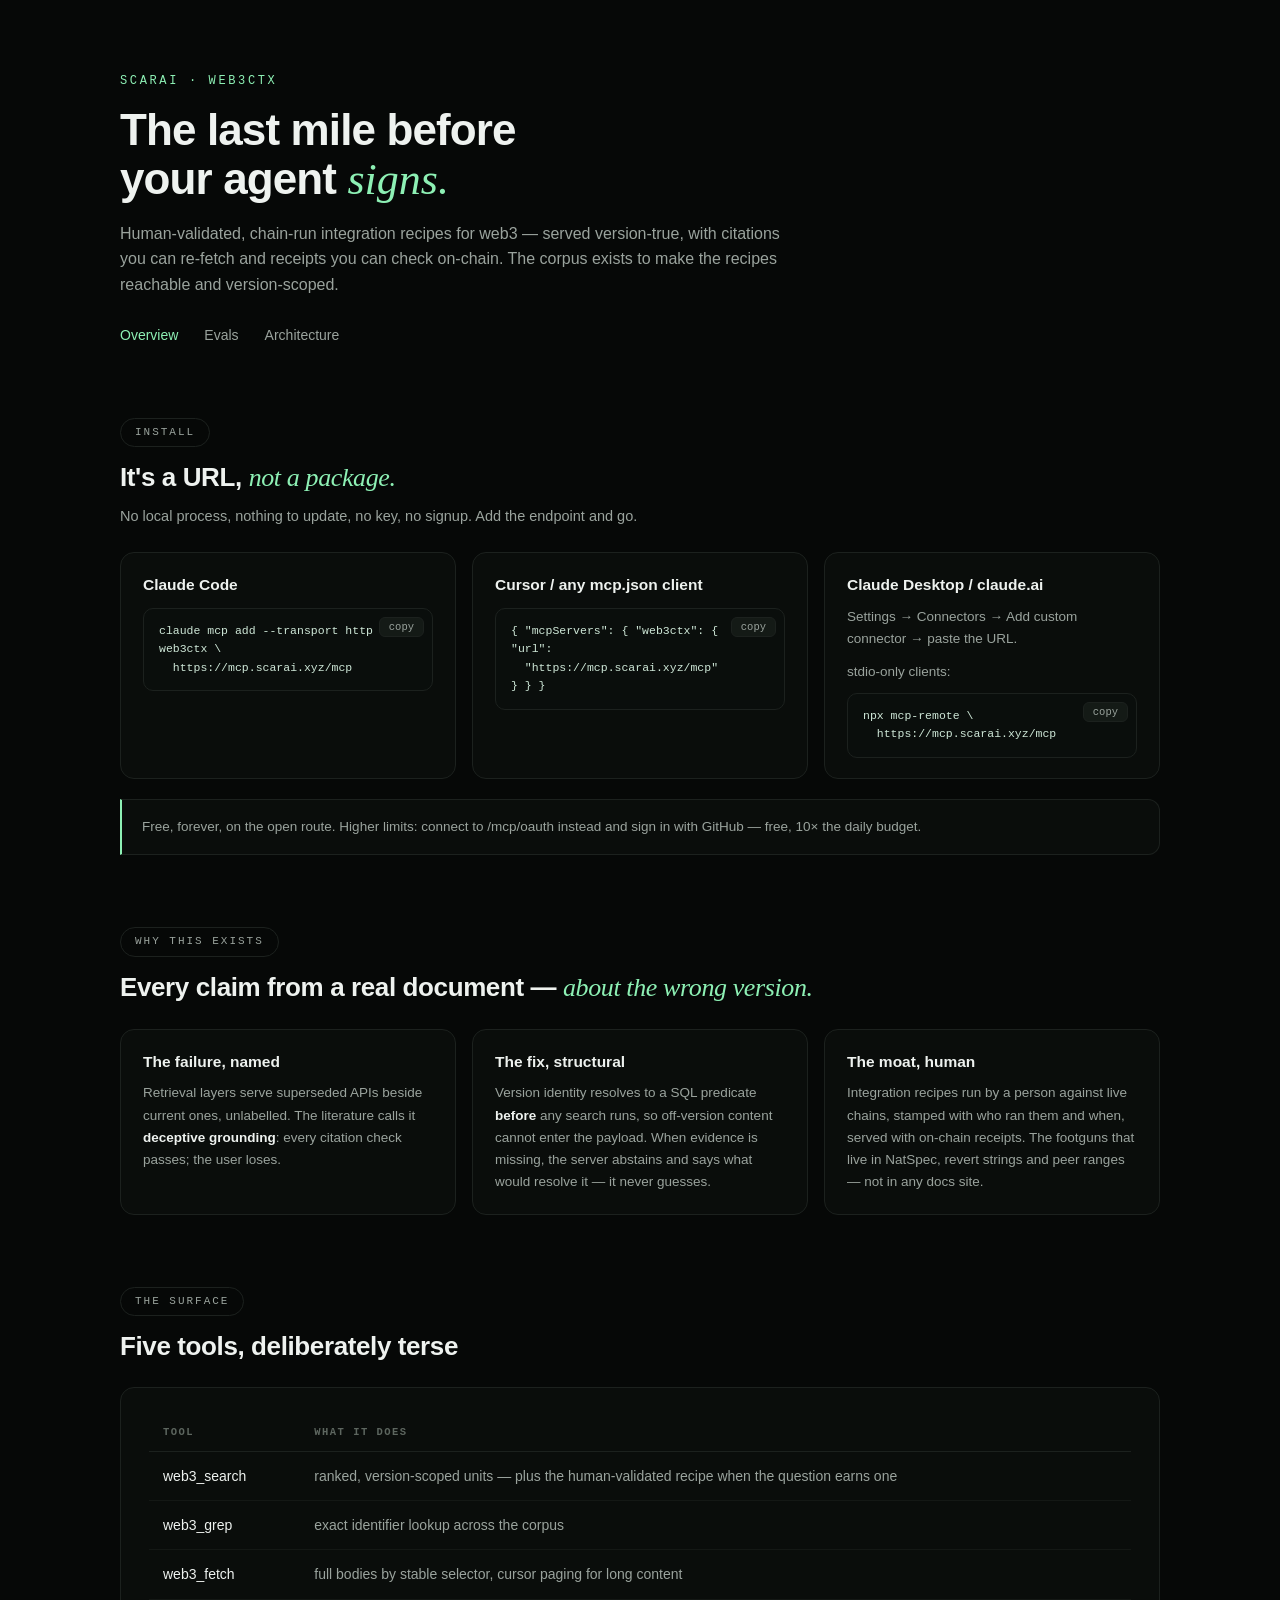
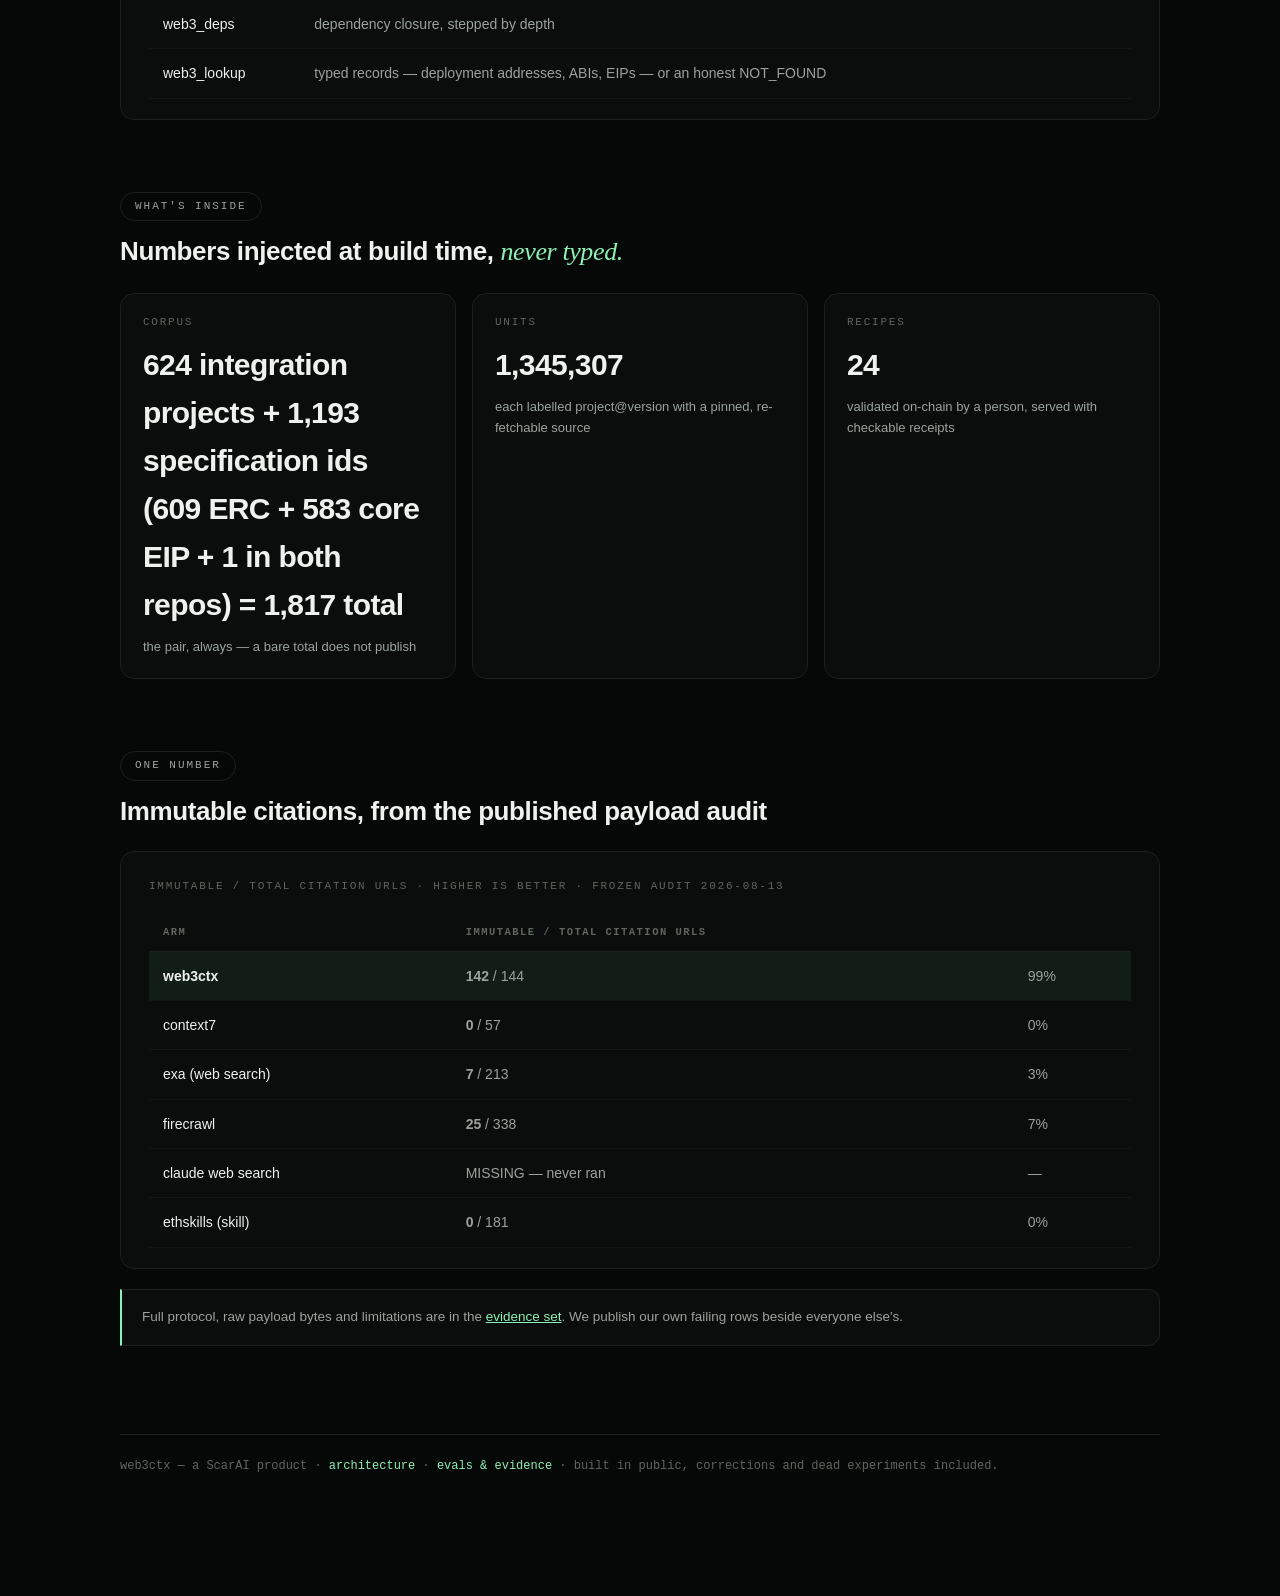
==== index.html @ a8bfbf8d "Corpus: 624 integration projects + 1,193 specification ids = 1,817 · 1,345,307 units" ====
<!doctype html>
<html lang="en">
<head>
<meta charset="utf-8">
<meta name="viewport" content="width=device-width, initial-scale=1">
<title>web3ctx — version-true context for web3 coding agents</title>
<link rel="stylesheet" href="style.css">
<script src="site.js" defer></script>
</head>
<body>
<div class="wrap">

<header>
  <div class="kick">ScarAI · web3ctx</div>
  <h1>The last mile before<br>your agent <em>signs.</em></h1>
  <p class="lede">Human-validated, chain-run integration recipes for web3 — served
  version-true, with citations you can re-fetch and receipts you can check on-chain.
  The corpus exists to make the recipes reachable and version-scoped.</p>
  <nav class="site">
    <a class="on" href="index.html">Overview</a>
    <a href="evals.html">Evals</a>
    <a href="architecture.html">Architecture</a>
  </nav>
</header>

<section class="blk">
  <div class="chip">Install</div>
  <h2>It's a URL, <em>not a package.</em></h2>
  <p class="sub">No local process, nothing to update, no key, no signup. Add the endpoint and go.</p>
  <div class="cards c3">
    <div class="card">
      <h3>Claude Code</h3>
      <pre class="install">claude mcp add --transport http web3ctx \
  https://mcp.scarai.xyz/mcp</pre>
    </div>
    <div class="card">
      <h3>Cursor / any mcp.json client</h3>
      <pre class="install">{ "mcpServers": { "web3ctx": { "url":
  "https://mcp.scarai.xyz/mcp" } } }</pre>
    </div>
    <div class="card">
      <h3>Claude Desktop / claude.ai</h3>
      <p>Settings → Connectors → Add custom connector → paste the URL.</p>
      <p style="margin-top:10px">stdio-only clients:</p>
      <pre class="install">npx mcp-remote \
  https://mcp.scarai.xyz/mcp</pre>
    </div>
  </div>
  <div class="notebox">Free, forever, on the open route. Higher limits: connect to
  <span class="k">/mcp/oauth</span> instead and sign in with GitHub — free, 10× the daily budget.</div>
</section>

<section class="blk">
  <div class="chip">Why this exists</div>
  <h2>Every claim from a real document — <em>about the wrong version.</em></h2>
  <div class="cards c3">
    <div class="card">
      <h3>The failure, named</h3>
      <p>Retrieval layers serve superseded APIs beside current ones, unlabelled. The
      literature calls it <b>deceptive grounding</b>: every citation check passes;
      the user loses.</p>
    </div>
    <div class="card">
      <h3>The fix, structural</h3>
      <p>Version identity resolves to a SQL predicate <b>before</b> any search runs, so
      off-version content cannot enter the payload. When evidence is missing, the server
      abstains and says what would resolve it — it never guesses.</p>
    </div>
    <div class="card">
      <h3>The moat, human</h3>
      <p>Integration recipes run by a person against live chains, stamped with who ran
      them and when, served with on-chain receipts. The footguns that live in NatSpec,
      revert strings and peer ranges — not in any docs site.</p>
    </div>
  </div>
</section>

<section class="blk">
  <div class="chip">The surface</div>
  <h2>Five tools, deliberately terse</h2>
  <div class="figure">
    <div class="scroll"><table class="data">
      <tr><th>tool</th><th>what it does</th></tr>
      <tr><td>web3_search</td><td>ranked, version-scoped units — plus the human-validated recipe when the question earns one</td></tr>
      <tr><td>web3_grep</td><td>exact identifier lookup across the corpus</td></tr>
      <tr><td>web3_fetch</td><td>full bodies by stable selector, cursor paging for long content</td></tr>
      <tr><td>web3_deps</td><td>dependency closure, stepped by depth</td></tr>
      <tr><td>web3_lookup</td><td>typed records — deployment addresses, ABIs, EIPs — or an honest NOT_FOUND</td></tr>
    </table></div>
  </div>
</section>

<section class="blk">
  <div class="chip">What's inside</div>
  <h2>Numbers injected at build time, <em>never typed.</em></h2>
  <div class="cards c3" id="corpus-stats">
    <div class="card scard"><div class="n">Corpus</div><div class="v">624 integration projects + 1,193 specification ids (609 ERC + 583 core EIP + 1 in both repos) = 1,817 total</div><div class="w">the pair, always — a bare total does not publish</div></div>
    <div class="card scard"><div class="n">Units</div><div class="v">1,345,307</div><div class="w">each labelled project@version with a pinned, re-fetchable source</div></div>
    <div class="card scard"><div class="n">Recipes</div><div class="v">24</div><div class="w">validated on-chain by a person, served with checkable receipts</div></div>
  </div>
</section>

<section class="blk">
  <div class="chip">One number</div>
  <h2>Immutable citations, from the published payload audit</h2>
  <div class="figure">
    <div class="fighead">immutable / total citation URLs · higher is better · frozen audit 2026-08-13</div>
    <div id="l1-table"><table class="data">
    <tr><th>arm</th><th>immutable / total citation URLs</th><th></th></tr>
    <tr class="us"><td>web3ctx</td><td class="n"><b>142</b> / 144</td><td class="n">99%</td></tr>
    <tr><td>context7</td><td class="n"><b>0</b> / 57</td><td class="n">0%</td></tr>
    <tr><td>exa (web search)</td><td class="n"><b>7</b> / 213</td><td class="n">3%</td></tr>
    <tr><td>firecrawl</td><td class="n"><b>25</b> / 338</td><td class="n">7%</td></tr>
    <tr class="missing"><td>claude web search</td><td class="n">MISSING — never ran</td><td class="n">—</td></tr>
    <tr><td>ethskills (skill)</td><td class="n"><b>0</b> / 181</td><td class="n">0%</td></tr>
  </table></div>
  </div>
  <div class="notebox">Full protocol, raw payload bytes and limitations are in the
  <a href="evals.html" style="color:var(--mint)">evidence set</a>. We publish our own failing
  rows beside everyone else's.</div>
</section>

<footer class="site">
  web3ctx — a ScarAI product · <a href="architecture.html">architecture</a> ·
  <a href="evals.html">evals &amp; evidence</a> · built in public, corrections and dead
  experiments included.
</footer>

</div>
</body>
</html>
---- style.css ----
/* web3ctx public site — ScarAI brand system. Design layer only: no statistics live here. */
:root{--bg:#060807;--panel:#0a0d0b;--line:#1c211e;--line2:#141815;
 --ink:#eef2ef;--sub:#9aa39d;--faint:#5d665f;
 --mint:#8df0b4;--mintdim:#4a7a5c;--mintbg:rgba(141,240,180,.07);
 --blue:#7cc4f0;--purple:#b9a6f5;--orange:#f0b47c;--red:#f0937c;
 --sans:-apple-system,"Segoe UI",Inter,Roboto,Helvetica,sans-serif;
 --serif:Georgia,"Times New Roman",serif;
 --mono:"SF Mono",ui-monospace,Menlo,Consolas,monospace}
*{box-sizing:border-box;margin:0}
html{overflow-x:hidden}
body{background:var(--bg);color:var(--ink);font-family:var(--sans);line-height:1.6;
 padding:72px 24px 120px;font-size:15px;overflow-x:hidden}
.wrap{max-width:1040px;margin:0 auto}

/* ---------- header ---------- */
.kick{font-family:var(--mono);font-size:12px;letter-spacing:.22em;color:var(--mint);text-transform:uppercase}
h1{font-size:44px;font-weight:700;letter-spacing:-.02em;margin-top:14px;line-height:1.12}
h1 em{font-family:var(--serif);font-style:italic;font-weight:400;color:var(--mint);letter-spacing:0}
.lede{color:var(--sub);margin-top:16px;max-width:680px;font-size:16px}
nav.site{margin-top:26px;display:flex;gap:26px;font-size:14px}
nav.site a{color:var(--sub);text-decoration:none}
nav.site a.on,nav.site a:hover{color:var(--mint)}

/* ---------- sections ---------- */
section.blk{margin-top:72px}
.chip{display:inline-block;font-family:var(--mono);font-size:11px;letter-spacing:.18em;
 text-transform:uppercase;color:var(--sub);border:1px solid var(--line);border-radius:999px;
 padding:5px 14px;margin-bottom:14px}
h2{font-size:26px;font-weight:680;letter-spacing:-.015em;line-height:1.25}
h2 em{font-family:var(--serif);font-style:italic;font-weight:400;color:var(--mint)}
.sub{color:var(--sub);margin-top:10px;max-width:700px;font-size:14.5px}

/* ---------- figures / panels ---------- */
.figure{border:1px solid var(--line);border-radius:14px;background:var(--panel);
 padding:26px 28px 20px;margin-top:24px}
.fighead{font-family:var(--mono);font-size:11px;letter-spacing:.16em;text-transform:uppercase;
 color:var(--faint);margin-bottom:18px}
.footnote{font-family:var(--mono);font-size:12px;color:var(--faint);line-height:1.8;
 margin-top:16px;border-top:1px solid var(--line2);padding-top:14px;overflow-wrap:break-word}
.footnote b{color:var(--sub);font-weight:600}

/* ---------- bar rows ---------- */
.brow{display:grid;grid-template-columns:190px 1fr 120px;gap:16px;align-items:center;
 margin-bottom:11px;font-size:13.5px}
@media(max-width:760px){.brow{grid-template-columns:118px 1fr 104px}}
.brow .n{color:var(--sub)}
.brow.us .n{color:var(--ink);font-weight:600}
.brow .t{background:#151a17;border-radius:3px;height:10px;overflow:hidden}
.brow .f{height:100%;background:#39423c;border-radius:3px}
.brow.us .f{background:var(--mint)}
.brow .v{font-family:var(--mono);font-size:12.5px;color:var(--sub);text-align:right}
.brow.us .v{color:var(--mint)}

/* ---------- tables ---------- */
table.data{width:100%;border-collapse:collapse;font-size:14px}
table.data th{font-family:var(--mono);font-size:10.5px;letter-spacing:.14em;text-transform:uppercase;
 color:var(--faint);font-weight:600;text-align:left;padding:10px 14px;border-bottom:1px solid var(--line)}
table.data th.r,table.data td.r{text-align:right}
table.data td{padding:13px 14px;border-bottom:1px solid var(--line2);color:var(--sub);overflow-wrap:break-word}
table.data td:first-child{color:var(--ink)}
table.data td.r{font-family:var(--mono);font-size:13px;font-variant-numeric:tabular-nums}
table.data tr.us td{background:var(--mintbg)}
table.data tr.us td:first-child{font-weight:650}
table.data tr.us td.r{color:var(--mint)}
.dot{display:inline-block;width:7px;height:7px;border-radius:50%;background:var(--mint);
 margin-right:9px;vertical-align:1px;box-shadow:0 0 8px rgba(141,240,180,.6)}
.ours{font-family:var(--mono);font-size:10px;letter-spacing:.12em;color:var(--mint);
 border:1px solid var(--mintdim);border-radius:999px;padding:2px 9px;margin-left:10px;vertical-align:1.5px}
.mini{display:inline-block;width:84px;height:5px;background:#151a17;border-radius:3px;
 margin-right:12px;vertical-align:2.5px;overflow:hidden}
.mini i{display:block;height:100%;background:#39423c;border-radius:3px}
tr.us .mini i{background:var(--mint)}
.good{color:var(--mint);font-weight:600}
.dim{color:var(--faint)}
.scroll{overflow-x:auto}

/* ---------- cards ---------- */
.cards{display:grid;gap:16px;margin-top:24px}
.cards.c3{grid-template-columns:repeat(3,minmax(0,1fr))}
.cards.c4{grid-template-columns:repeat(4,minmax(0,1fr))}
.cards.c5{grid-template-columns:repeat(5,minmax(0,1fr))}
@media(max-width:900px){.cards.c3,.cards.c4,.cards.c5{grid-template-columns:repeat(2,minmax(0,1fr))}}
@media(max-width:600px){.cards.c3,.cards.c4,.cards.c5{grid-template-columns:minmax(0,1fr)}}
.cards>*{min-width:0}
.card{border:1px solid var(--line);border-radius:14px;background:var(--panel);padding:20px 22px}
.card h3{font-size:15.5px;font-weight:650;margin-bottom:8px;color:var(--ink)}
.card p{font-size:13.5px;color:var(--sub);line-height:1.65;overflow-wrap:break-word}
.card p b{color:var(--ink);font-weight:600}
.card .k{font-family:var(--mono);background:#151a17;border-radius:4px;padding:1px 6px;font-size:12px;color:var(--mint)}
.card.absent{border-style:dashed;opacity:.7}
.card.absent h3{color:var(--faint)}
.scard .n{font-family:var(--mono);font-size:11px;letter-spacing:.16em;text-transform:uppercase;color:var(--faint)}
.scard .v{font-size:30px;font-weight:700;letter-spacing:-.02em;margin-top:10px}
.scard .v em{font-family:var(--serif);font-style:italic;font-weight:400;color:var(--mint);font-size:26px}
.scard .w{font-size:13px;color:var(--sub);margin-top:8px;line-height:1.6}

/* ---------- flow diagram (the SCAR stage-box language) ---------- */
.diagram{border:1px solid var(--line);border-radius:14px;background:var(--panel);
 padding:34px 30px 24px;margin-top:24px}
.stages{display:grid;grid-template-columns:minmax(0,1fr) 30px minmax(0,1fr) 30px minmax(0,1fr) 30px minmax(0,1fr);
 gap:0;align-items:stretch}
.stages>*{min-width:0}
@media(max-width:900px){.stages{grid-template-columns:minmax(0,1fr)}
 .stages .arr{transform:rotate(90deg);padding:6px 0}}
.stage{border:1px dashed var(--mintdim);border-radius:12px;padding:16px 18px;background:rgba(141,240,180,.03)}
.stage.solid{border-style:solid;border-color:var(--line)}
.stage .no{font-family:var(--mono);font-size:11px;letter-spacing:.18em;color:var(--mint);
 text-transform:uppercase;margin-bottom:10px}
.stage h4{font-size:14.5px;font-weight:650;margin-bottom:6px}
.stage p{font-size:12.5px;color:var(--sub);line-height:1.6}
.stage p b{color:var(--ink)}
.arr{display:flex;align-items:center;justify-content:center;color:var(--mint);font-size:18px}
.diafoot{display:flex;justify-content:space-between;gap:14px;font-family:var(--mono);
 font-size:11px;letter-spacing:.12em;text-transform:uppercase;color:var(--faint);
 border-top:1px dashed var(--line);margin-top:26px;padding-top:14px;flex-wrap:wrap}
.diafoot b{color:var(--mint);font-weight:600}

/* ---------- install code blocks + copy ---------- */
pre.install{background:#0a0e0c;border:1px solid var(--line);border-radius:10px;
 padding:13px 58px 13px 15px;font-family:var(--mono);font-size:11.5px;color:#cfe8d8;
 margin-top:10px;white-space:pre-wrap;overflow-wrap:anywhere;position:relative}
.copy-btn{position:absolute;top:8px;right:8px;font-family:var(--mono);
 font-size:10.5px;color:var(--sub);background:#141a16;border:1px solid var(--line);
 border-radius:6px;padding:3px 9px;cursor:pointer}
.copy-btn:hover{color:var(--ink);border-color:var(--mint)}
.copy-btn.done{color:var(--mint);border-color:var(--mint)}

/* ---------- notes / footer ---------- */
.notebox{border:1px solid var(--line);border-left:2px solid var(--mint);border-radius:0 12px 12px 0;
 background:var(--panel);padding:16px 20px;font-size:13.5px;color:var(--sub);margin-top:20px;line-height:1.7}
.notebox b{color:var(--ink)}
footer.site{margin-top:88px;border-top:1px solid var(--line);padding-top:22px;
 font-family:var(--mono);font-size:12px;color:var(--faint)}
footer.site a{color:var(--mint);text-decoration:none}
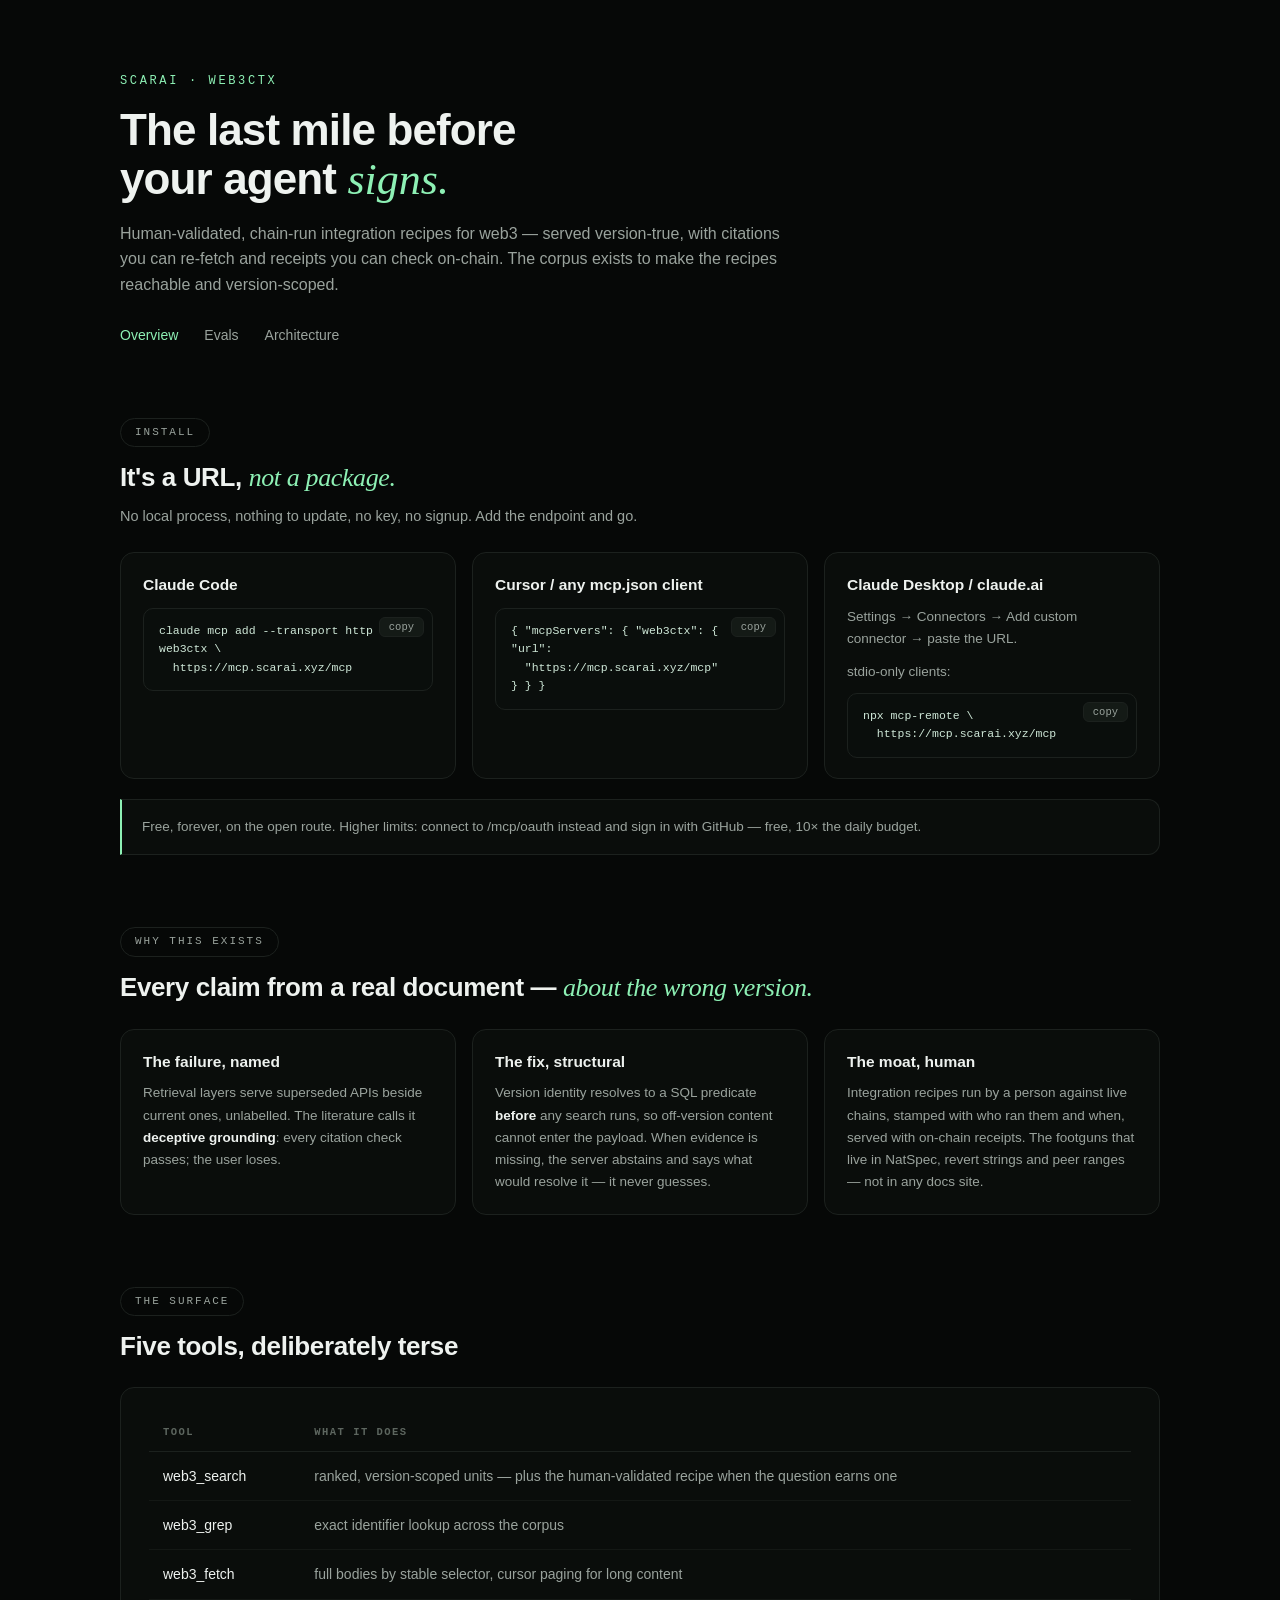
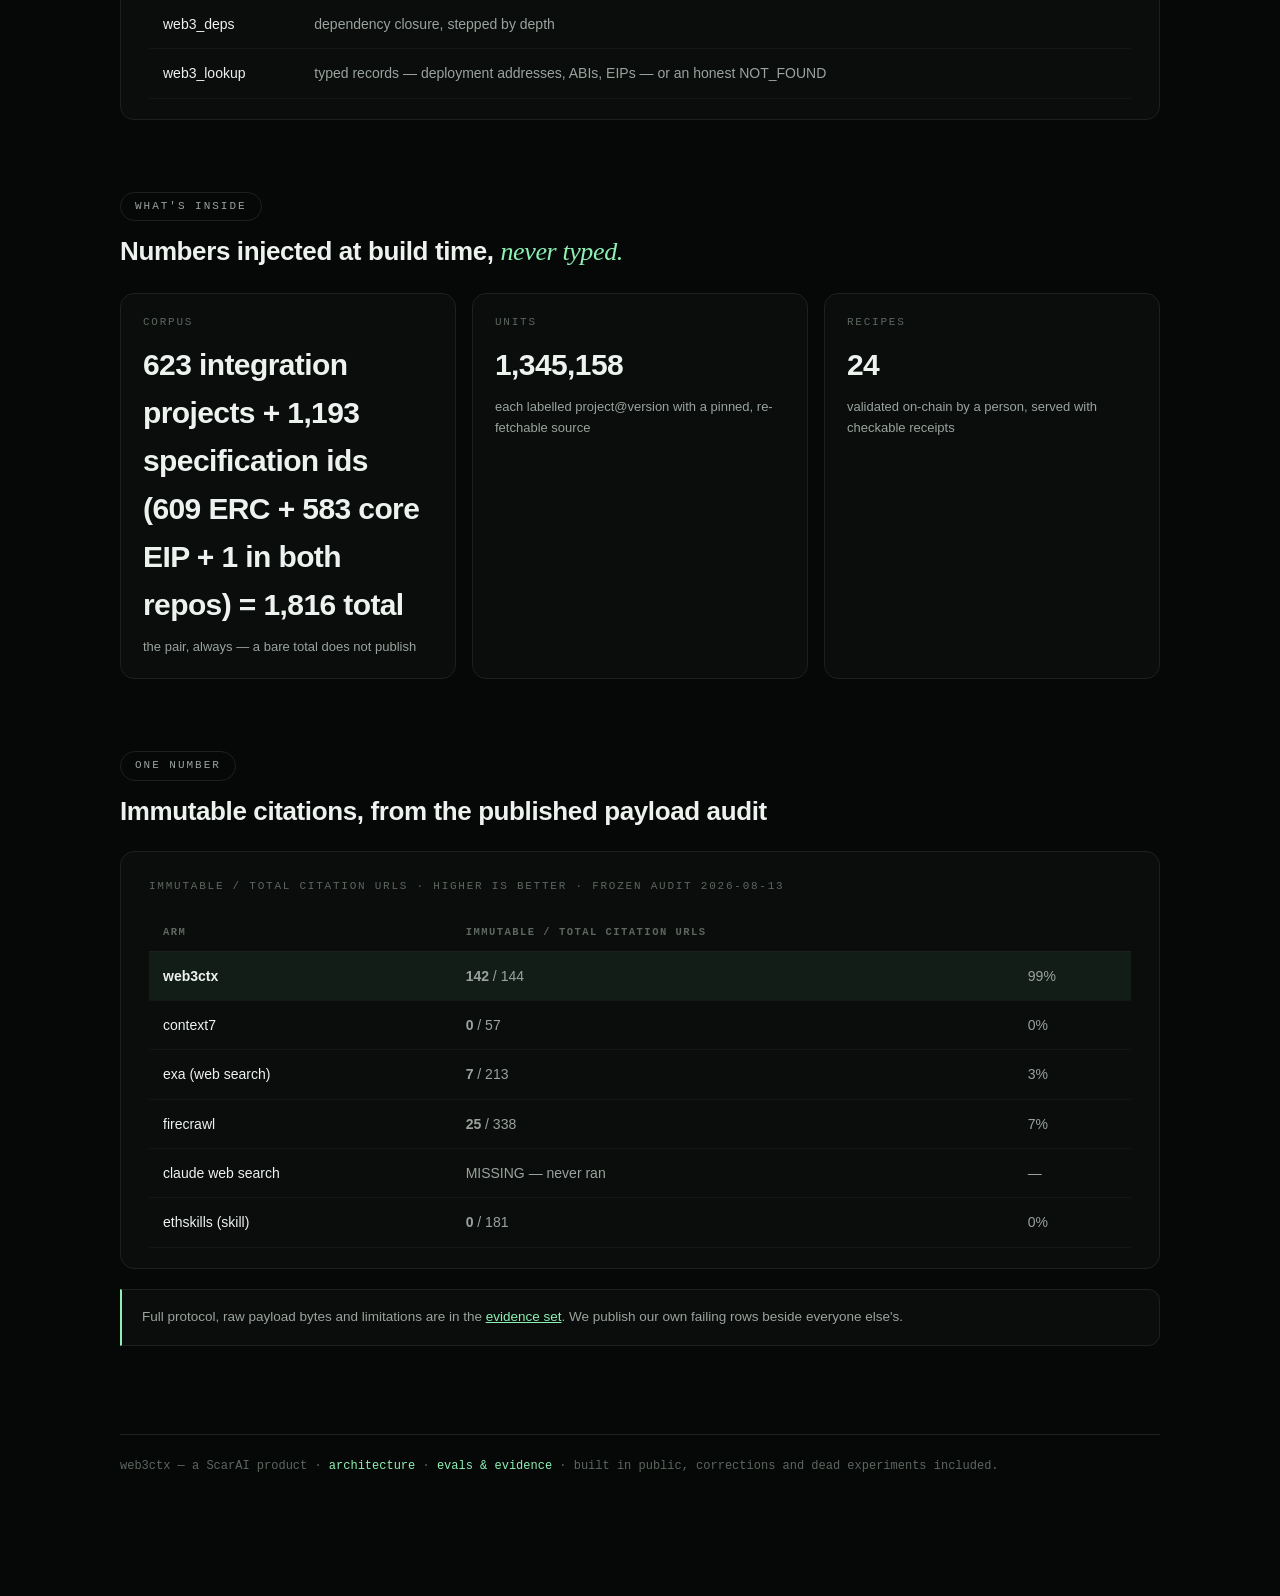
==== commit 01ccd2f2: "Corpus: 623 integration projects + 1,193 specification ids = 1,816 · 1,345,158 units" ====
--- a/index.html
+++ b/index.html
@@ -94,8 +94,8 @@
   <div class="chip">What's inside</div>
   <h2>Numbers injected at build time, <em>never typed.</em></h2>
   <div class="cards c3" id="corpus-stats">
-    <div class="card scard"><div class="n">Corpus</div><div class="v">624 integration projects + 1,193 specification ids (609 ERC + 583 core EIP + 1 in both repos) = 1,817 total</div><div class="w">the pair, always — a bare total does not publish</div></div>
-    <div class="card scard"><div class="n">Units</div><div class="v">1,345,307</div><div class="w">each labelled project@version with a pinned, re-fetchable source</div></div>
+    <div class="card scard"><div class="n">Corpus</div><div class="v">623 integration projects + 1,193 specification ids (609 ERC + 583 core EIP + 1 in both repos) = 1,816 total</div><div class="w">the pair, always — a bare total does not publish</div></div>
+    <div class="card scard"><div class="n">Units</div><div class="v">1,345,158</div><div class="w">each labelled project@version with a pinned, re-fetchable source</div></div>
     <div class="card scard"><div class="n">Recipes</div><div class="v">24</div><div class="w">validated on-chain by a person, served with checkable receipts</div></div>
   </div>
 </section>
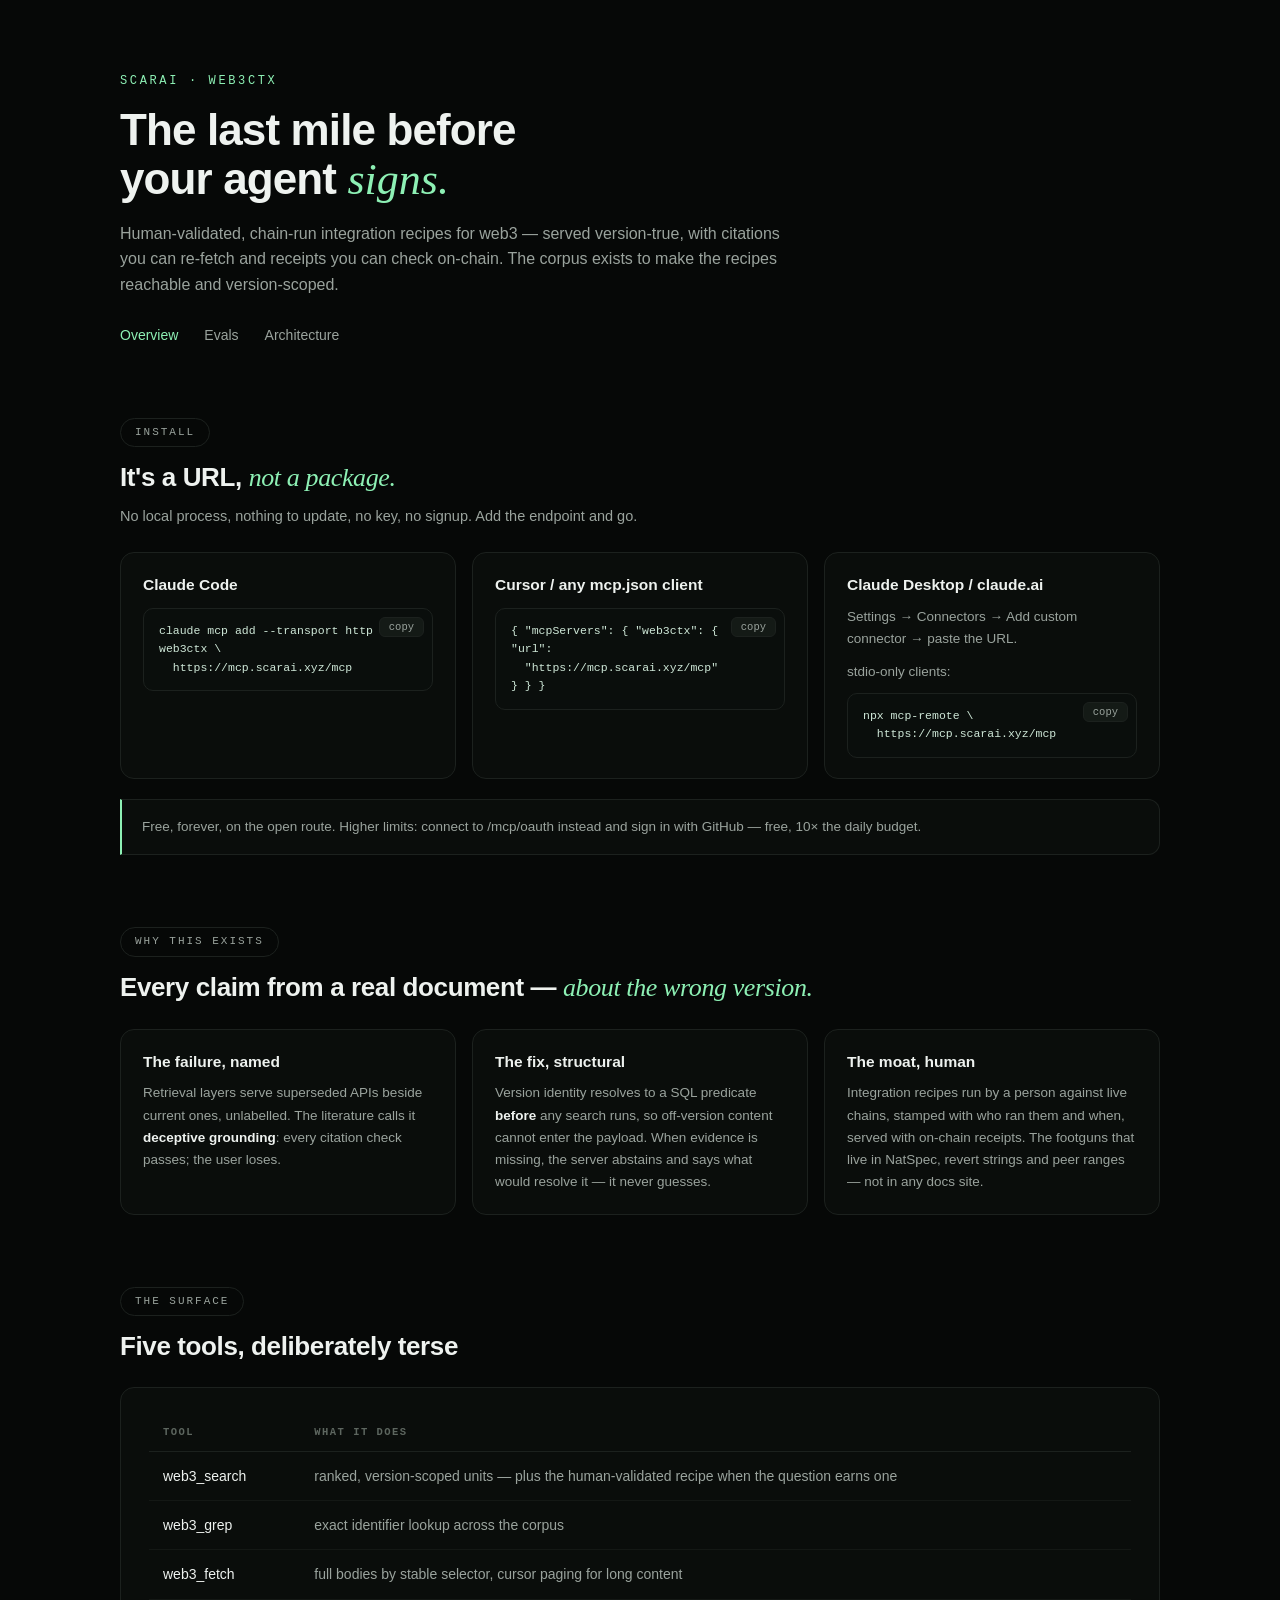
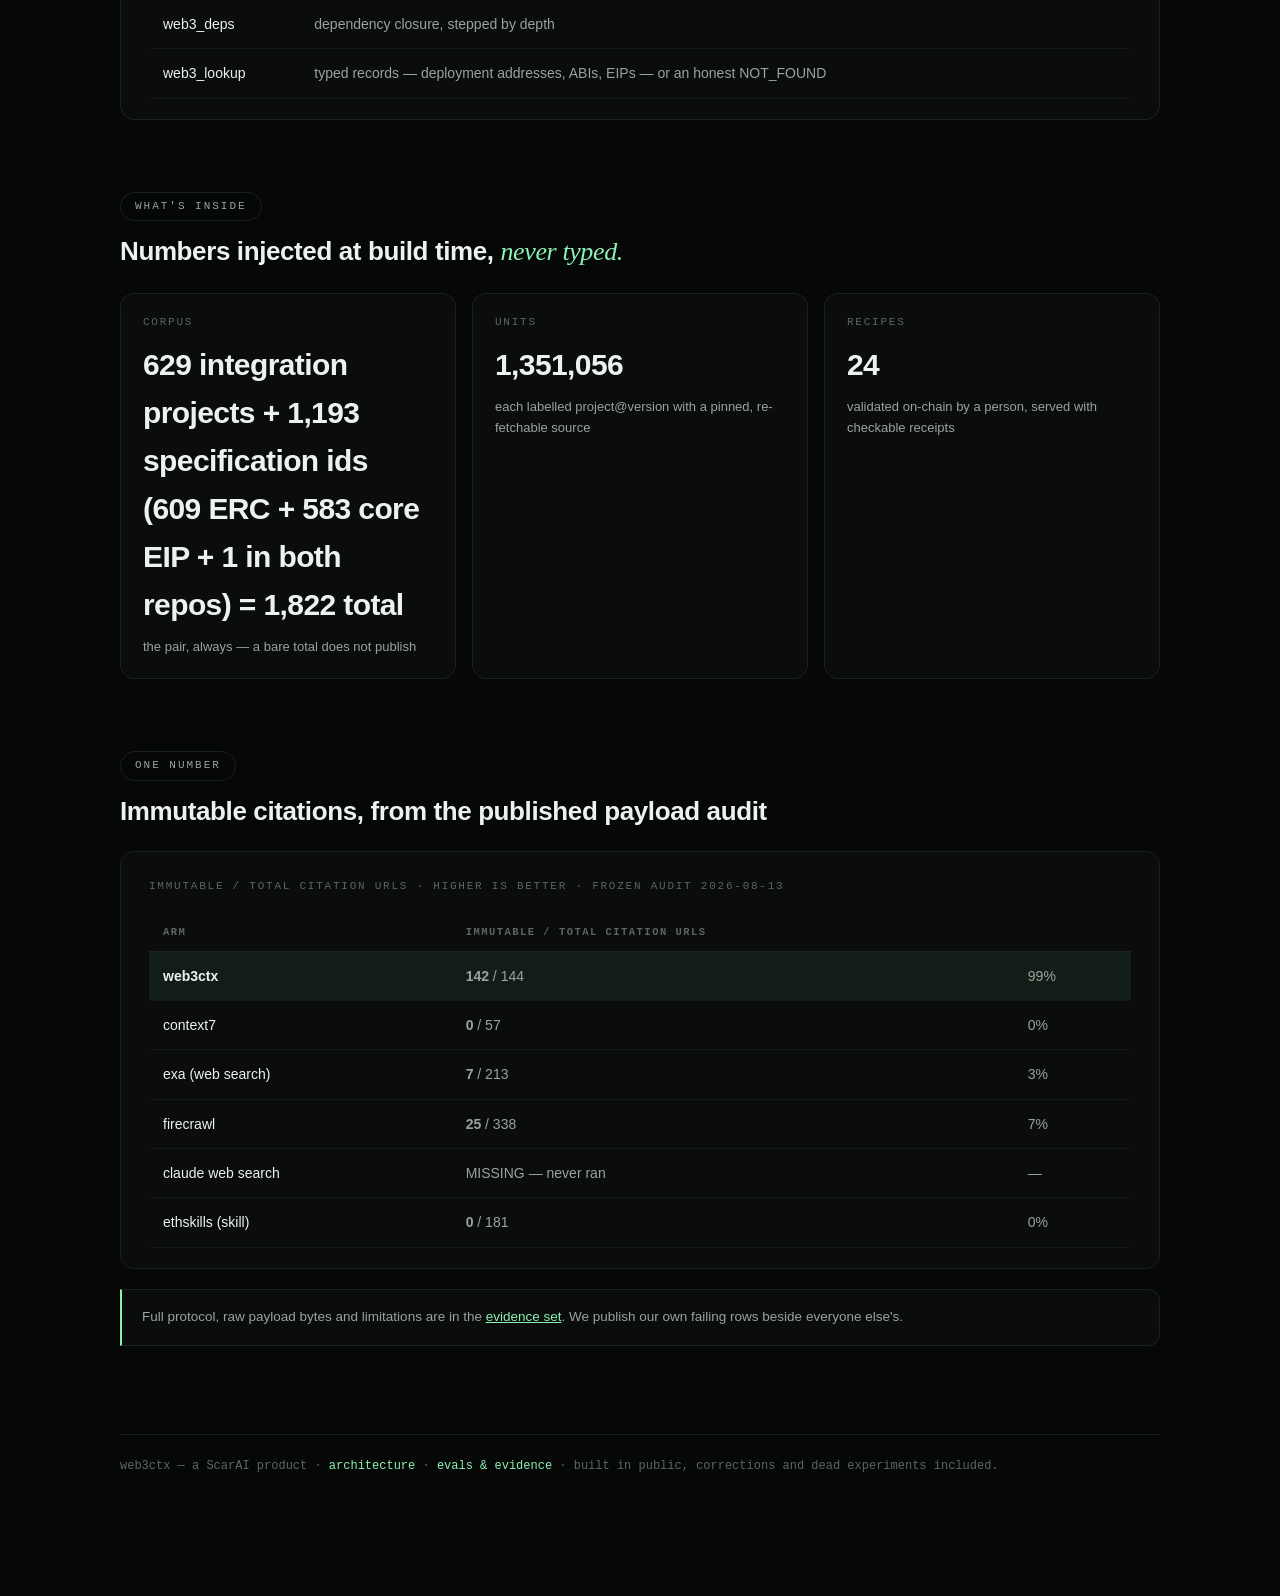
==== commit c613a091: "Corpus: 629 integration projects + 1,193 specification ids = 1,822 · 1,351,056 units" ====
--- a/index.html
+++ b/index.html
@@ -94,8 +94,8 @@
   <div class="chip">What's inside</div>
   <h2>Numbers injected at build time, <em>never typed.</em></h2>
   <div class="cards c3" id="corpus-stats">
-    <div class="card scard"><div class="n">Corpus</div><div class="v">623 integration projects + 1,193 specification ids (609 ERC + 583 core EIP + 1 in both repos) = 1,816 total</div><div class="w">the pair, always — a bare total does not publish</div></div>
-    <div class="card scard"><div class="n">Units</div><div class="v">1,345,158</div><div class="w">each labelled project@version with a pinned, re-fetchable source</div></div>
+    <div class="card scard"><div class="n">Corpus</div><div class="v">629 integration projects + 1,193 specification ids (609 ERC + 583 core EIP + 1 in both repos) = 1,822 total</div><div class="w">the pair, always — a bare total does not publish</div></div>
+    <div class="card scard"><div class="n">Units</div><div class="v">1,351,056</div><div class="w">each labelled project@version with a pinned, re-fetchable source</div></div>
     <div class="card scard"><div class="n">Recipes</div><div class="v">24</div><div class="w">validated on-chain by a person, served with checkable receipts</div></div>
   </div>
 </section>
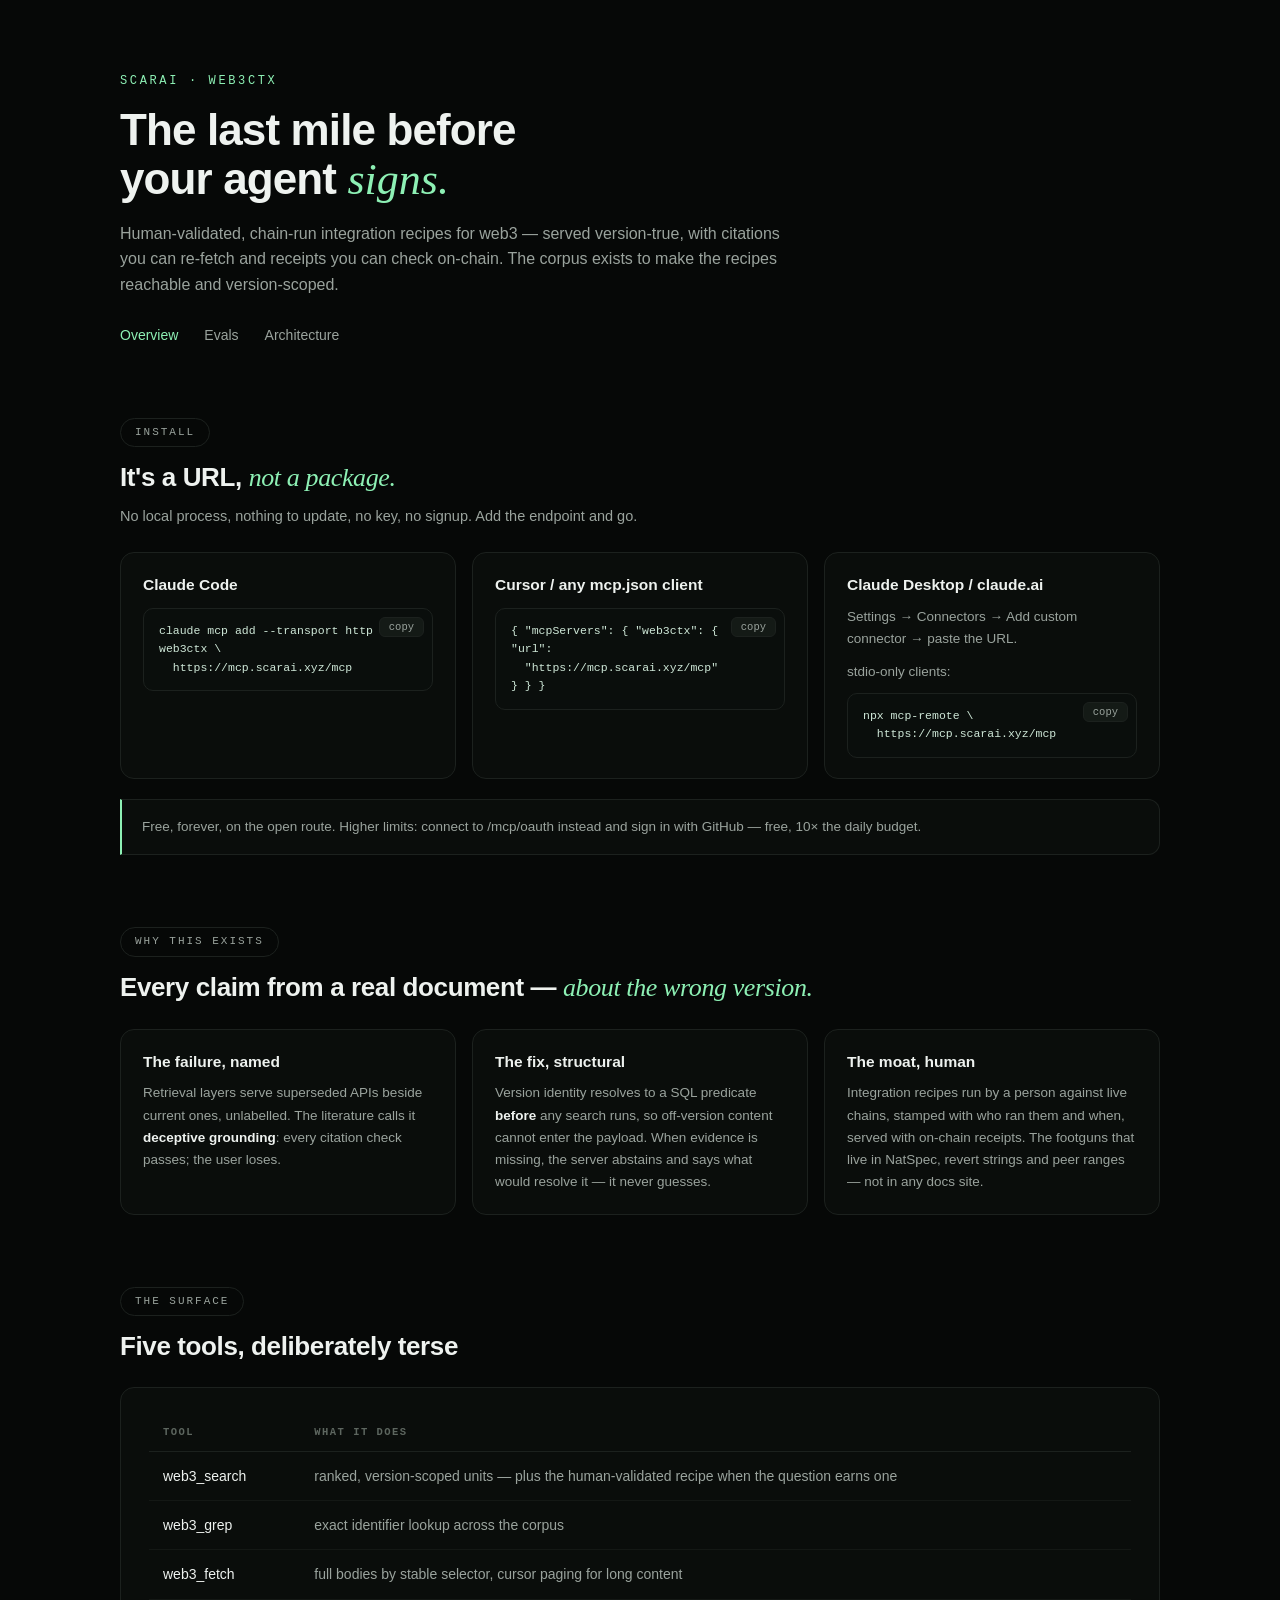
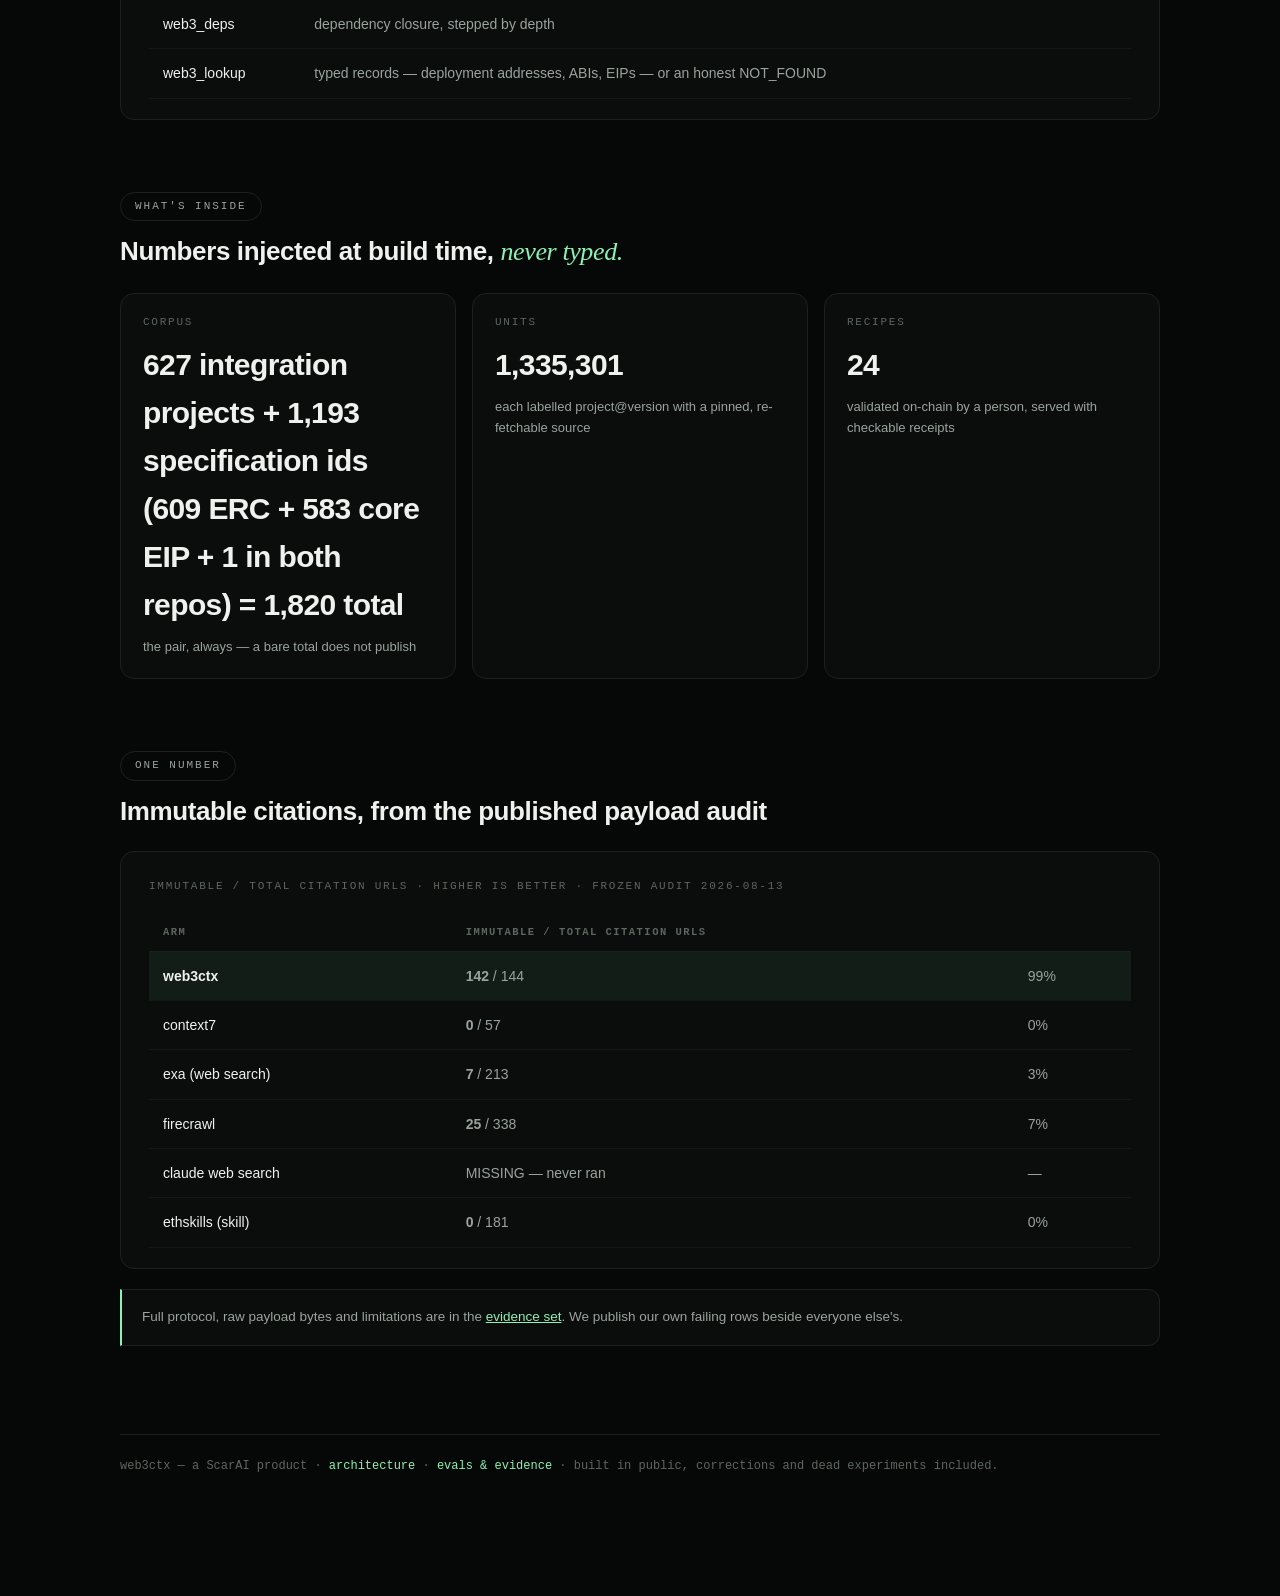
==== commit 0da047b3: "Corpus: 627 integration projects + 1,193 specification ids = 1,820 · 1,335,301 units" ====
--- a/index.html
+++ b/index.html
@@ -94,8 +94,8 @@
   <div class="chip">What's inside</div>
   <h2>Numbers injected at build time, <em>never typed.</em></h2>
   <div class="cards c3" id="corpus-stats">
-    <div class="card scard"><div class="n">Corpus</div><div class="v">629 integration projects + 1,193 specification ids (609 ERC + 583 core EIP + 1 in both repos) = 1,822 total</div><div class="w">the pair, always — a bare total does not publish</div></div>
-    <div class="card scard"><div class="n">Units</div><div class="v">1,351,056</div><div class="w">each labelled project@version with a pinned, re-fetchable source</div></div>
+    <div class="card scard"><div class="n">Corpus</div><div class="v">627 integration projects + 1,193 specification ids (609 ERC + 583 core EIP + 1 in both repos) = 1,820 total</div><div class="w">the pair, always — a bare total does not publish</div></div>
+    <div class="card scard"><div class="n">Units</div><div class="v">1,335,301</div><div class="w">each labelled project@version with a pinned, re-fetchable source</div></div>
     <div class="card scard"><div class="n">Recipes</div><div class="v">24</div><div class="w">validated on-chain by a person, served with checkable receipts</div></div>
   </div>
 </section>
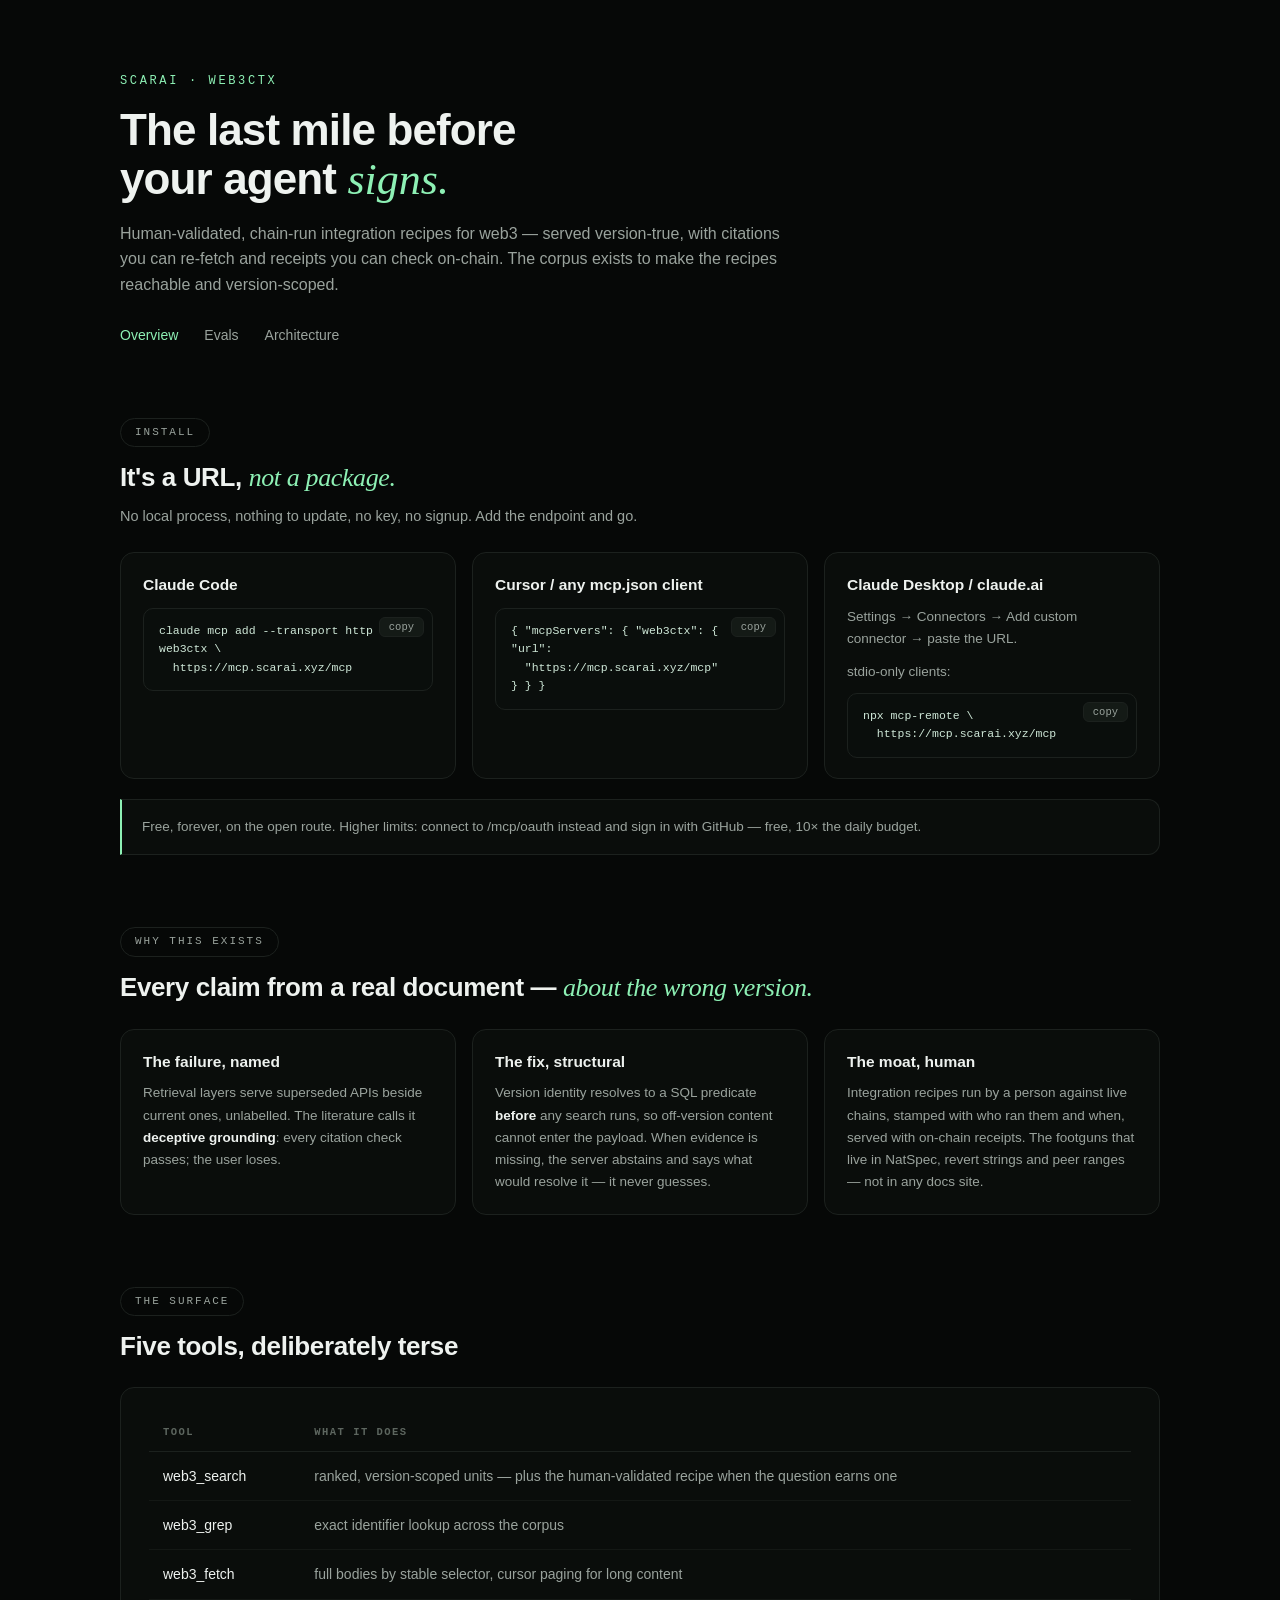
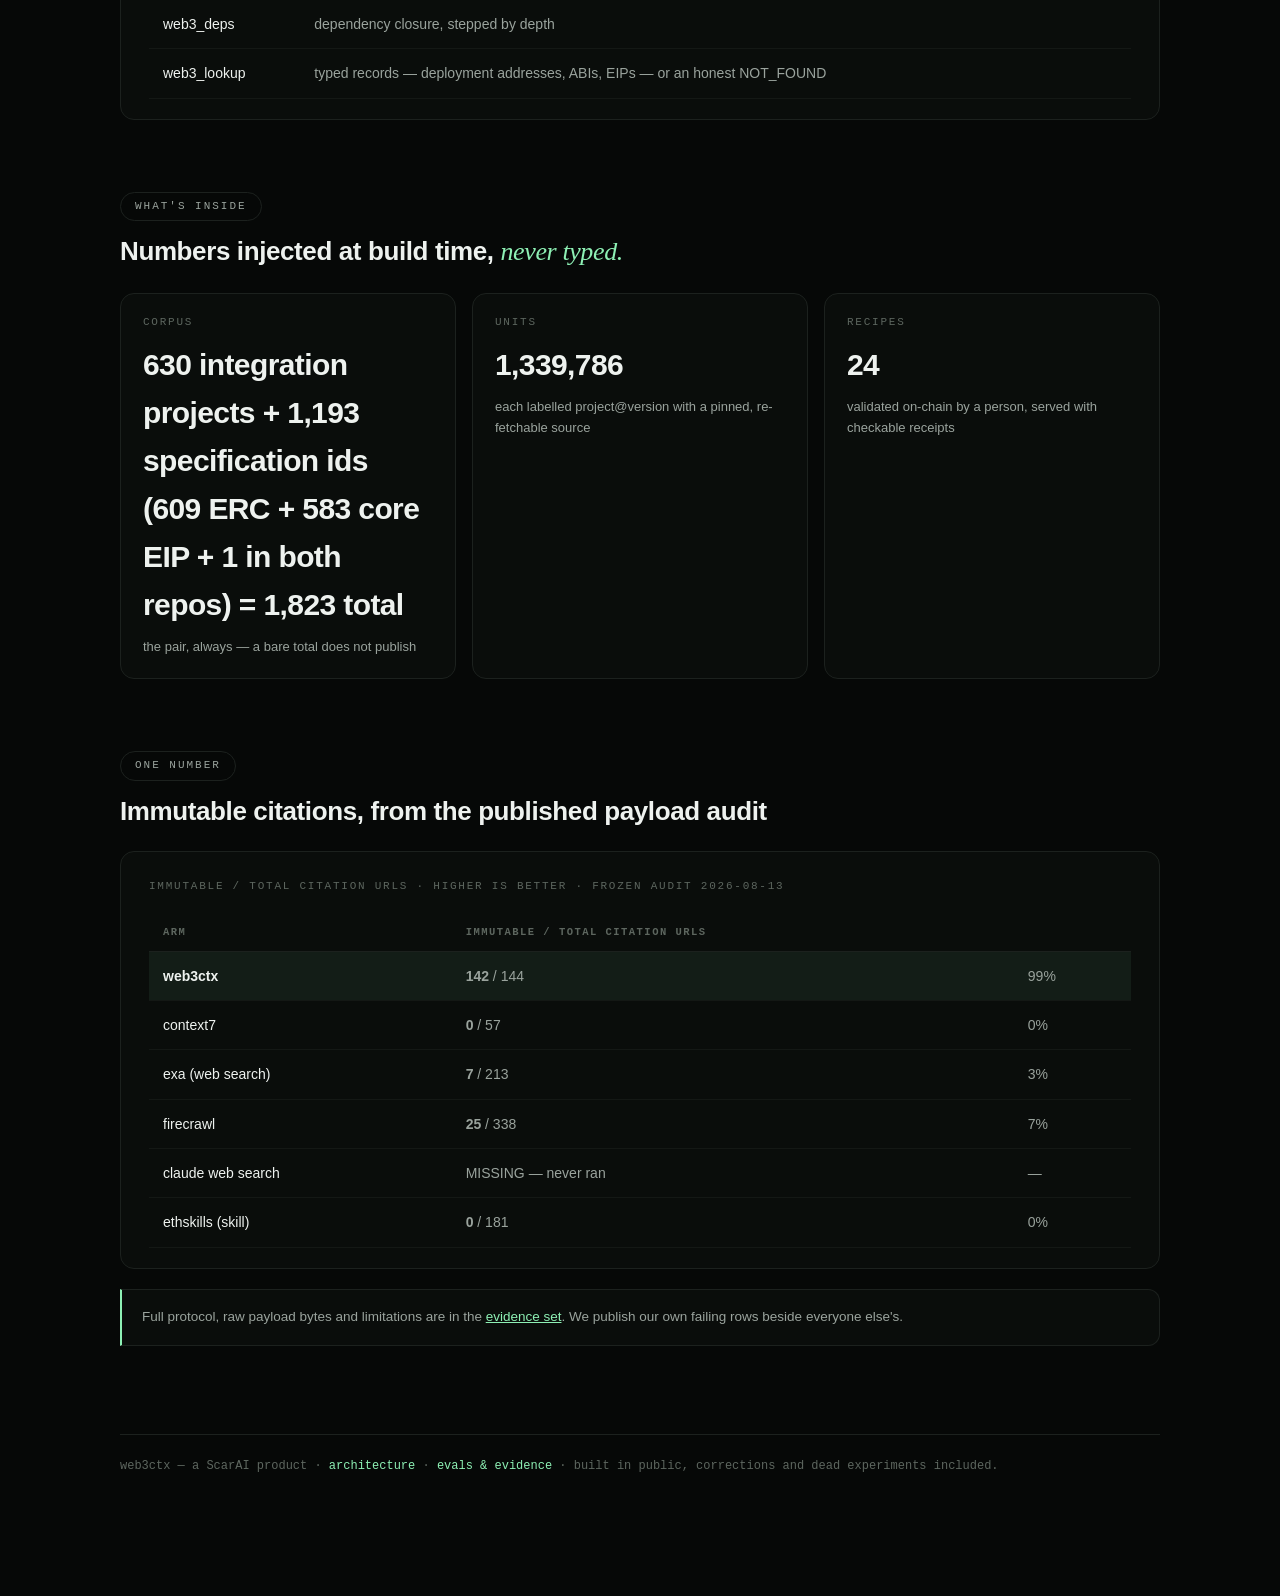
==== commit dc480c84: "Corpus: 630 integration projects + 1,193 specification ids = 1,823 · 1,339,786 units" ====
--- a/index.html
+++ b/index.html
@@ -94,8 +94,8 @@
   <div class="chip">What's inside</div>
   <h2>Numbers injected at build time, <em>never typed.</em></h2>
   <div class="cards c3" id="corpus-stats">
-    <div class="card scard"><div class="n">Corpus</div><div class="v">627 integration projects + 1,193 specification ids (609 ERC + 583 core EIP + 1 in both repos) = 1,820 total</div><div class="w">the pair, always — a bare total does not publish</div></div>
-    <div class="card scard"><div class="n">Units</div><div class="v">1,335,301</div><div class="w">each labelled project@version with a pinned, re-fetchable source</div></div>
+    <div class="card scard"><div class="n">Corpus</div><div class="v">630 integration projects + 1,193 specification ids (609 ERC + 583 core EIP + 1 in both repos) = 1,823 total</div><div class="w">the pair, always — a bare total does not publish</div></div>
+    <div class="card scard"><div class="n">Units</div><div class="v">1,339,786</div><div class="w">each labelled project@version with a pinned, re-fetchable source</div></div>
     <div class="card scard"><div class="n">Recipes</div><div class="v">24</div><div class="w">validated on-chain by a person, served with checkable receipts</div></div>
   </div>
 </section>
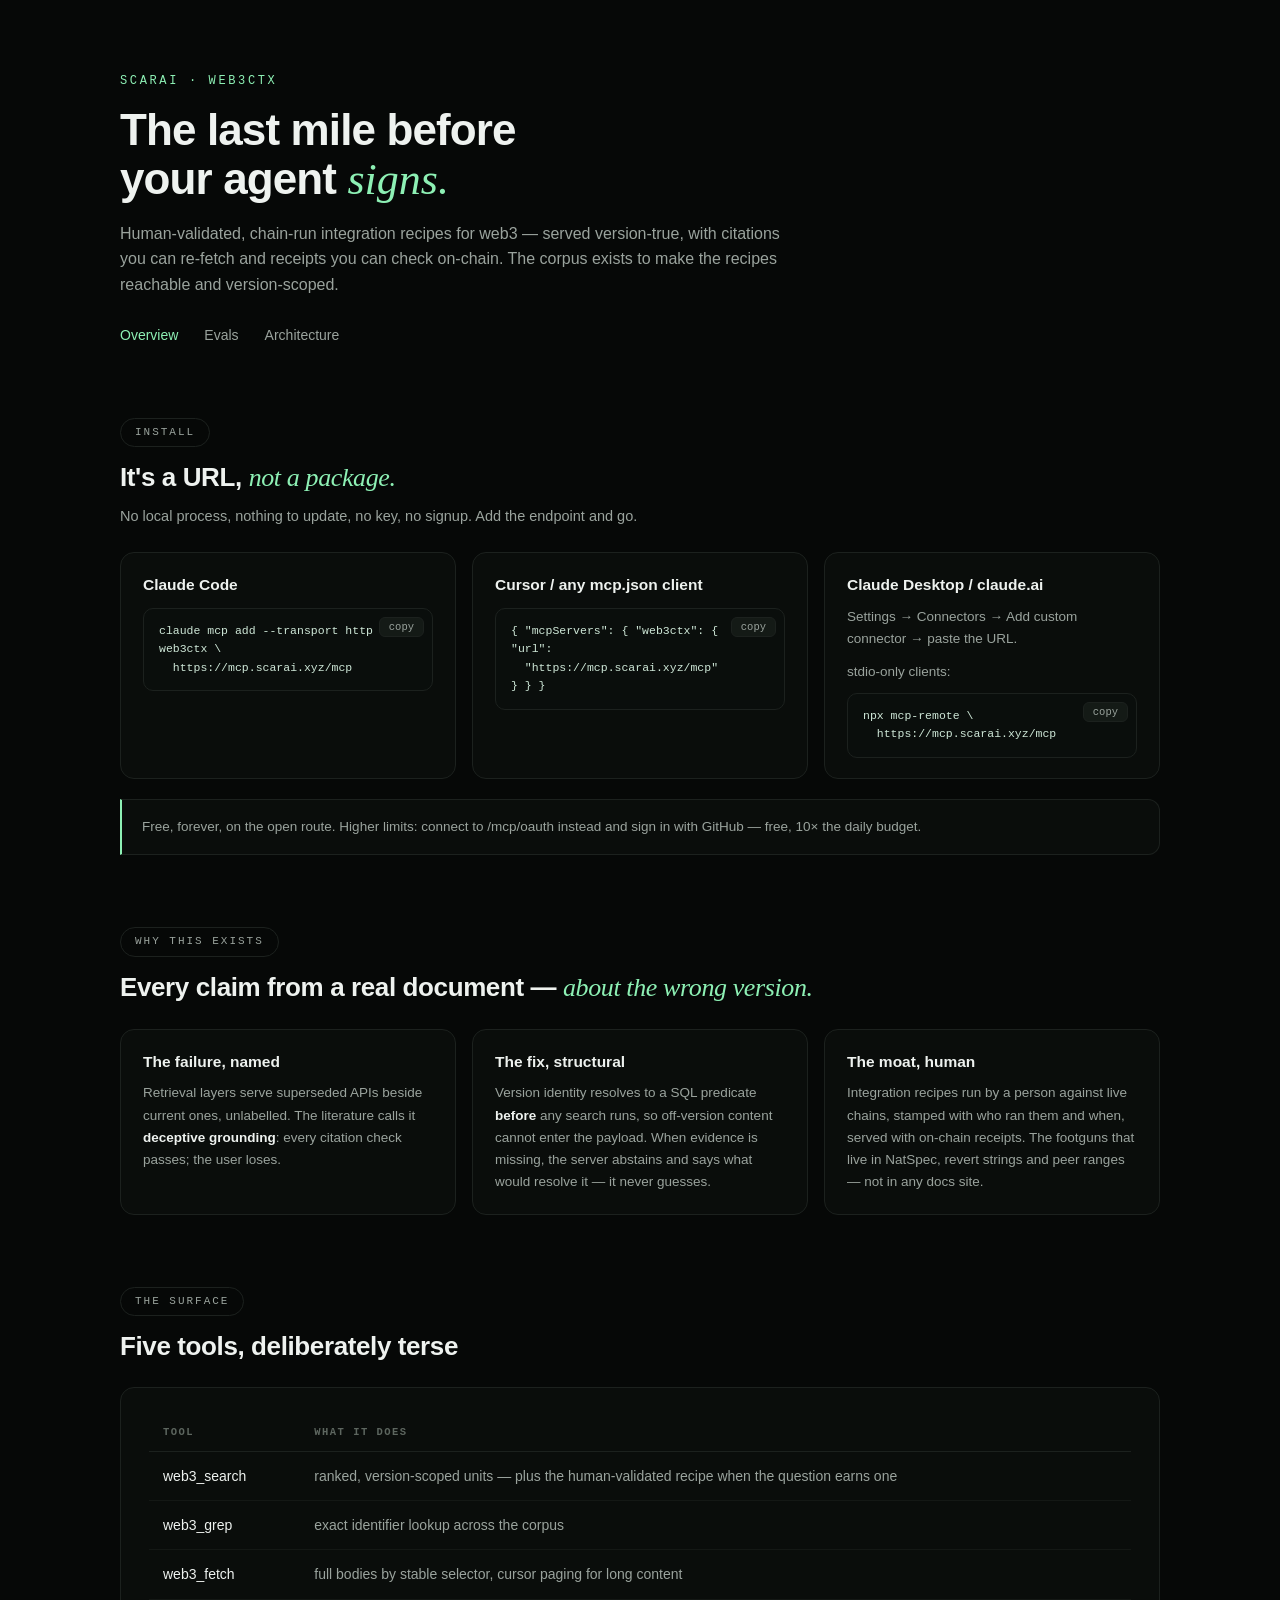
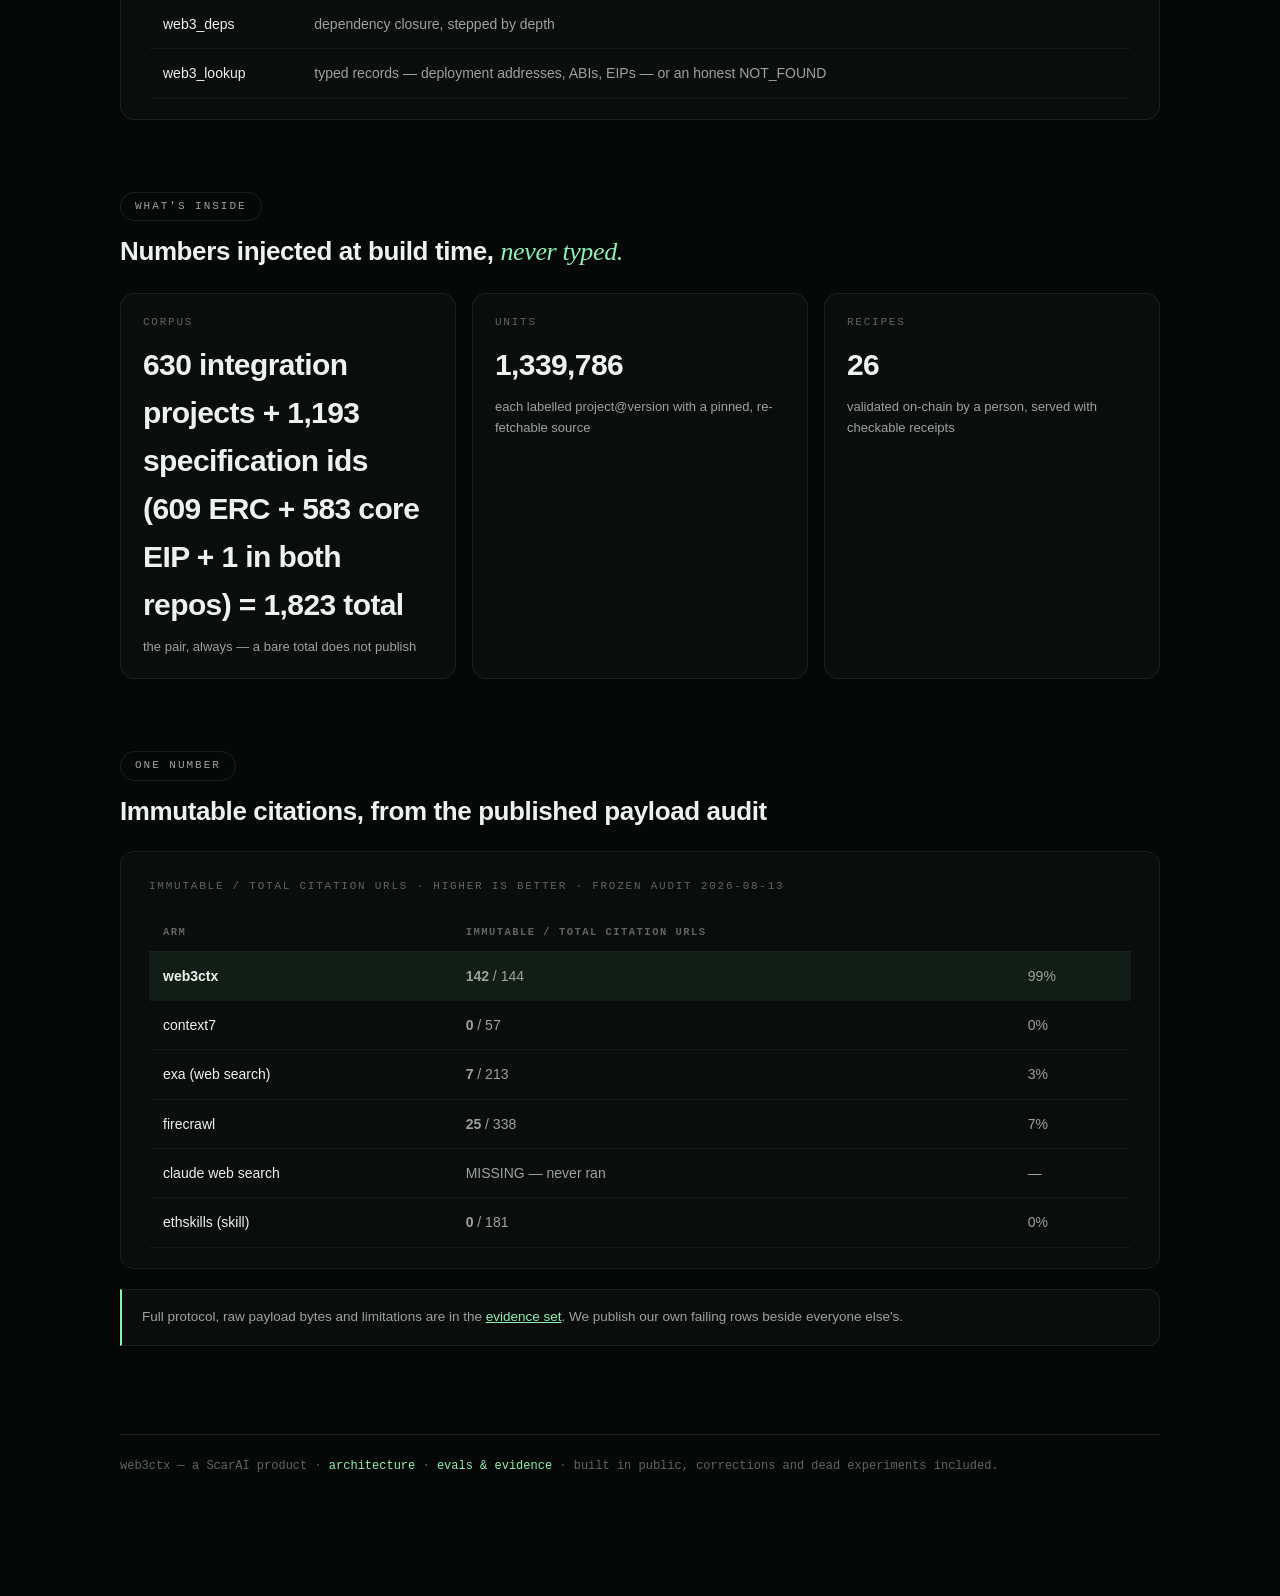
==== commit 712aa451: "Corpus: 630 integration projects + 1,193 specification ids = 1,823 · 1,339,786 units · 26 recipes" ====
--- a/index.html
+++ b/index.html
@@ -96,7 +96,7 @@
   <div class="cards c3" id="corpus-stats">
     <div class="card scard"><div class="n">Corpus</div><div class="v">630 integration projects + 1,193 specification ids (609 ERC + 583 core EIP + 1 in both repos) = 1,823 total</div><div class="w">the pair, always — a bare total does not publish</div></div>
     <div class="card scard"><div class="n">Units</div><div class="v">1,339,786</div><div class="w">each labelled project@version with a pinned, re-fetchable source</div></div>
-    <div class="card scard"><div class="n">Recipes</div><div class="v">24</div><div class="w">validated on-chain by a person, served with checkable receipts</div></div>
+    <div class="card scard"><div class="n">Recipes</div><div class="v">26</div><div class="w">validated on-chain by a person, served with checkable receipts</div></div>
   </div>
 </section>
 
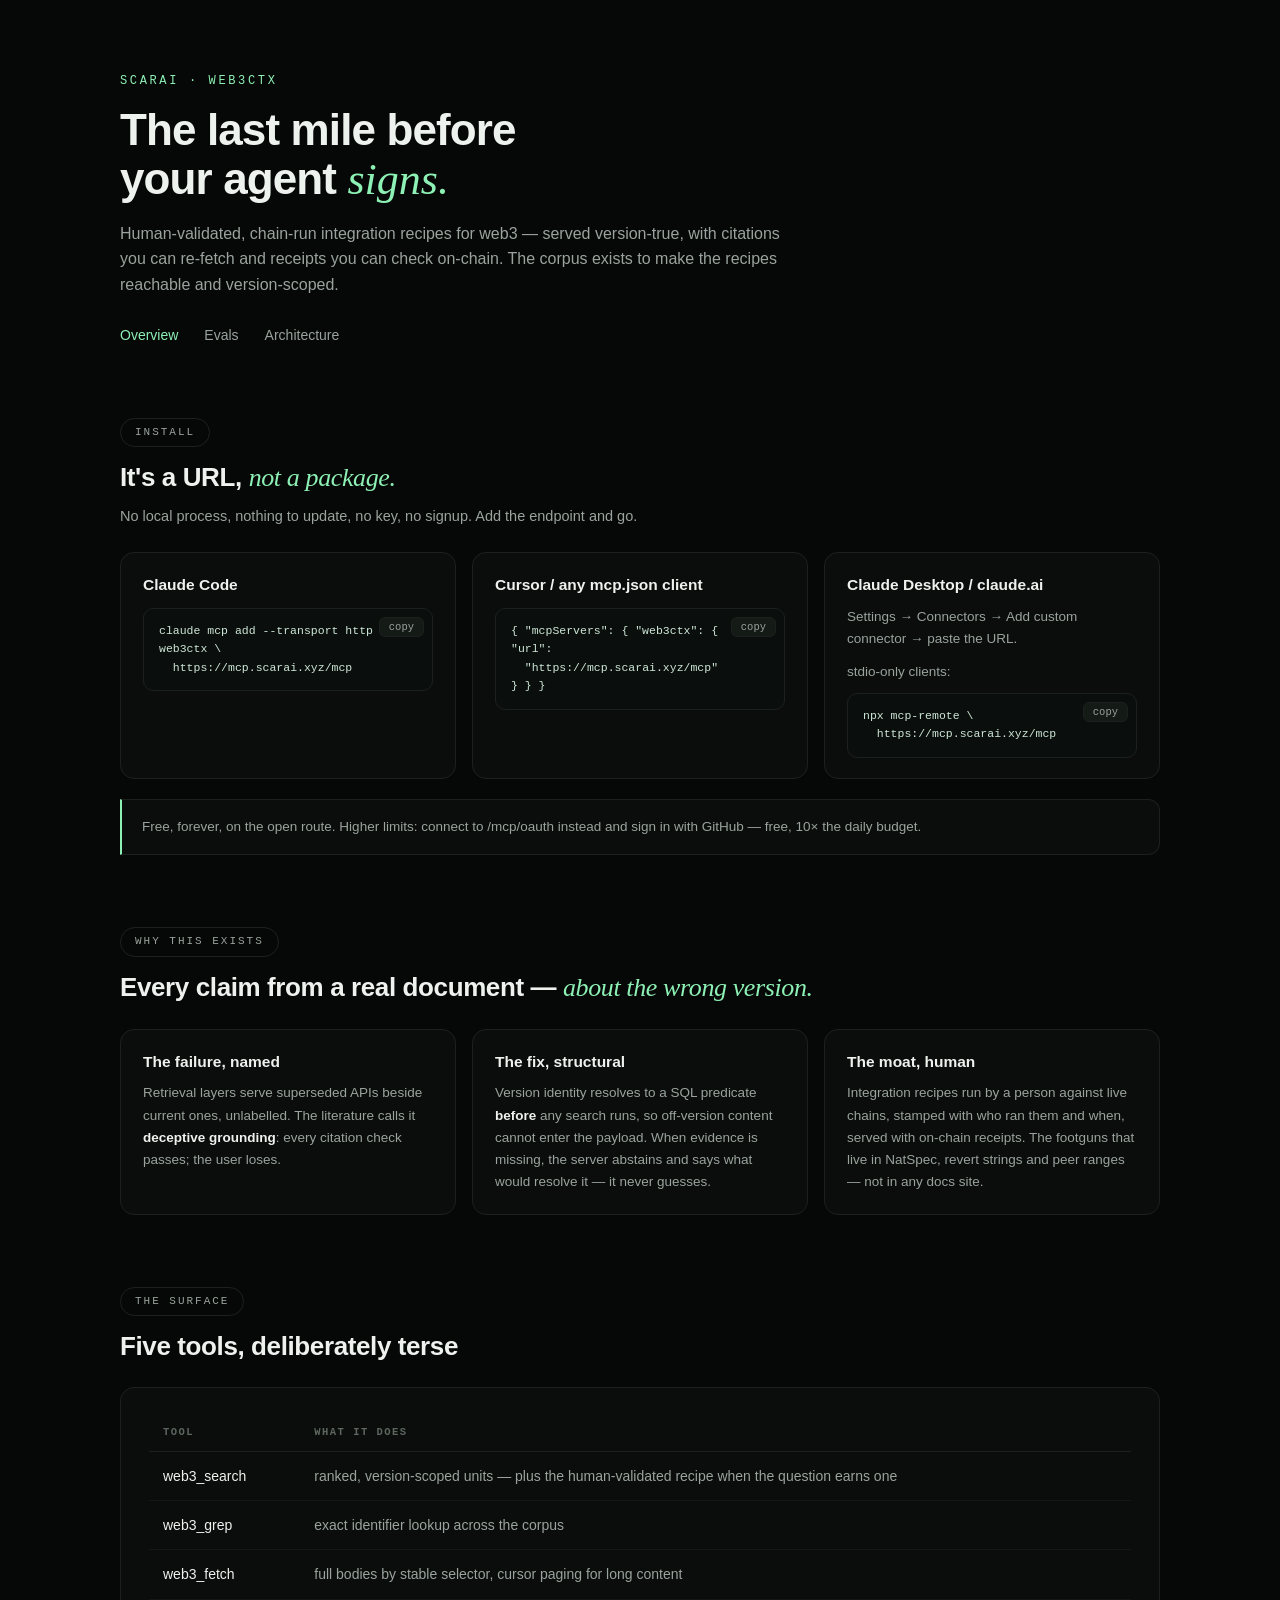
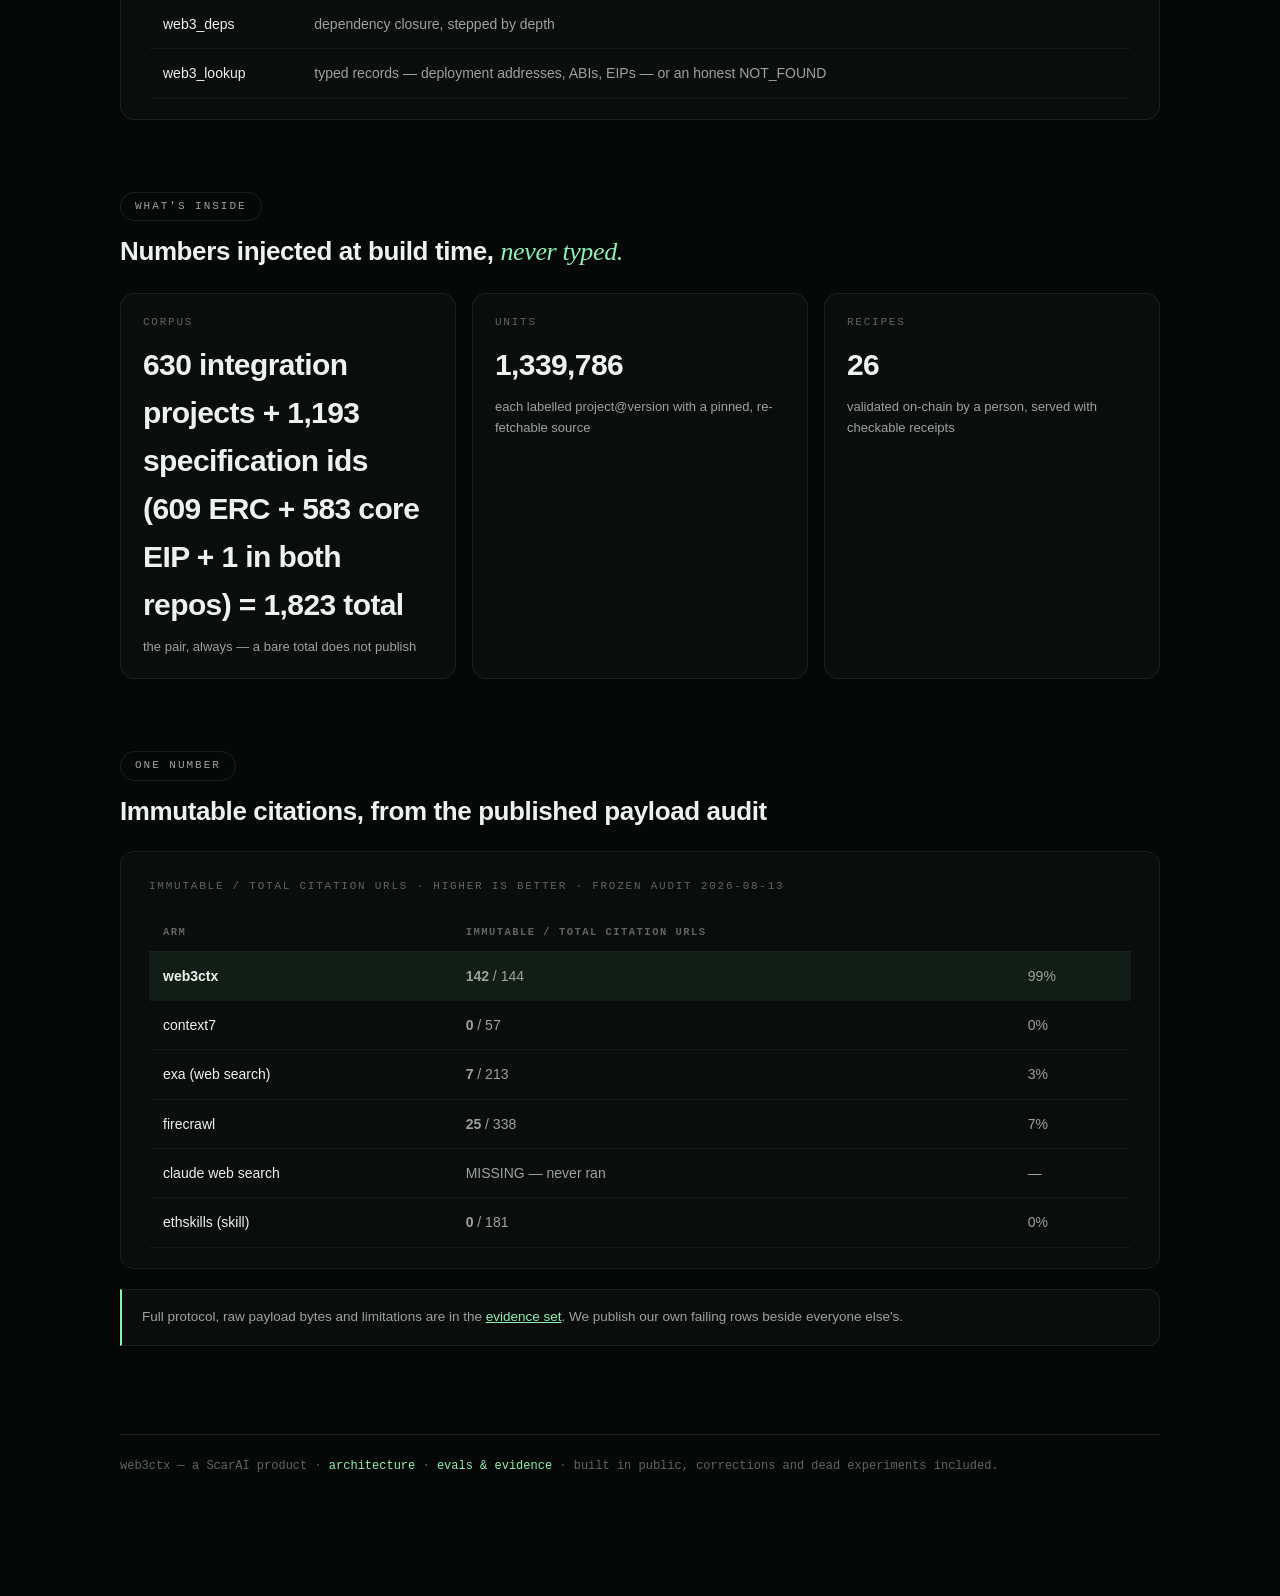
==== commit 2e6e8061: "Site: ScarAI in the header kicker and the footer byline link to scarai.xyz" ====
--- a/index.html
+++ b/index.html
@@ -11,7 +11,7 @@
 <div class="wrap">
 
 <header>
-  <div class="kick">ScarAI · web3ctx</div>
+  <div class="kick"><a class="plain" href="https://scarai.xyz">ScarAI</a> · web3ctx</div>
   <h1>The last mile before<br>your agent <em>signs.</em></h1>
   <p class="lede">Human-validated, chain-run integration recipes for web3 — served
   version-true, with citations you can re-fetch and receipts you can check on-chain.
@@ -121,7 +121,7 @@
 </section>
 
 <footer class="site">
-  web3ctx — a ScarAI product · <a href="architecture.html">architecture</a> ·
+  web3ctx — <a class="plain" href="https://scarai.xyz">a ScarAI product</a> · <a href="architecture.html">architecture</a> ·
   <a href="evals.html">evals &amp; evidence</a> · built in public, corrections and dead
   experiments included.
 </footer>
--- a/style.css
+++ b/style.css
@@ -132,3 +132,9 @@
 footer.site{margin-top:88px;border-top:1px solid var(--line);padding-top:22px;
  font-family:var(--mono);font-size:12px;color:var(--faint)}
 footer.site a{color:var(--mint);text-decoration:none}
+/* The ScarAI links in the kicker and the footer INHERIT their surroundings: the ruling said
+   "same styling", so the text must look exactly as it did and only become clickable. Without
+   this the kicker link would take the browser default (blue, underlined) and the footer link
+   would turn mint against faint text -- both visible changes nobody asked for. `footer.site
+   a.plain` is specific enough to beat the mint rule above it. */
+.kick a.plain,footer.site a.plain{color:inherit;text-decoration:none}
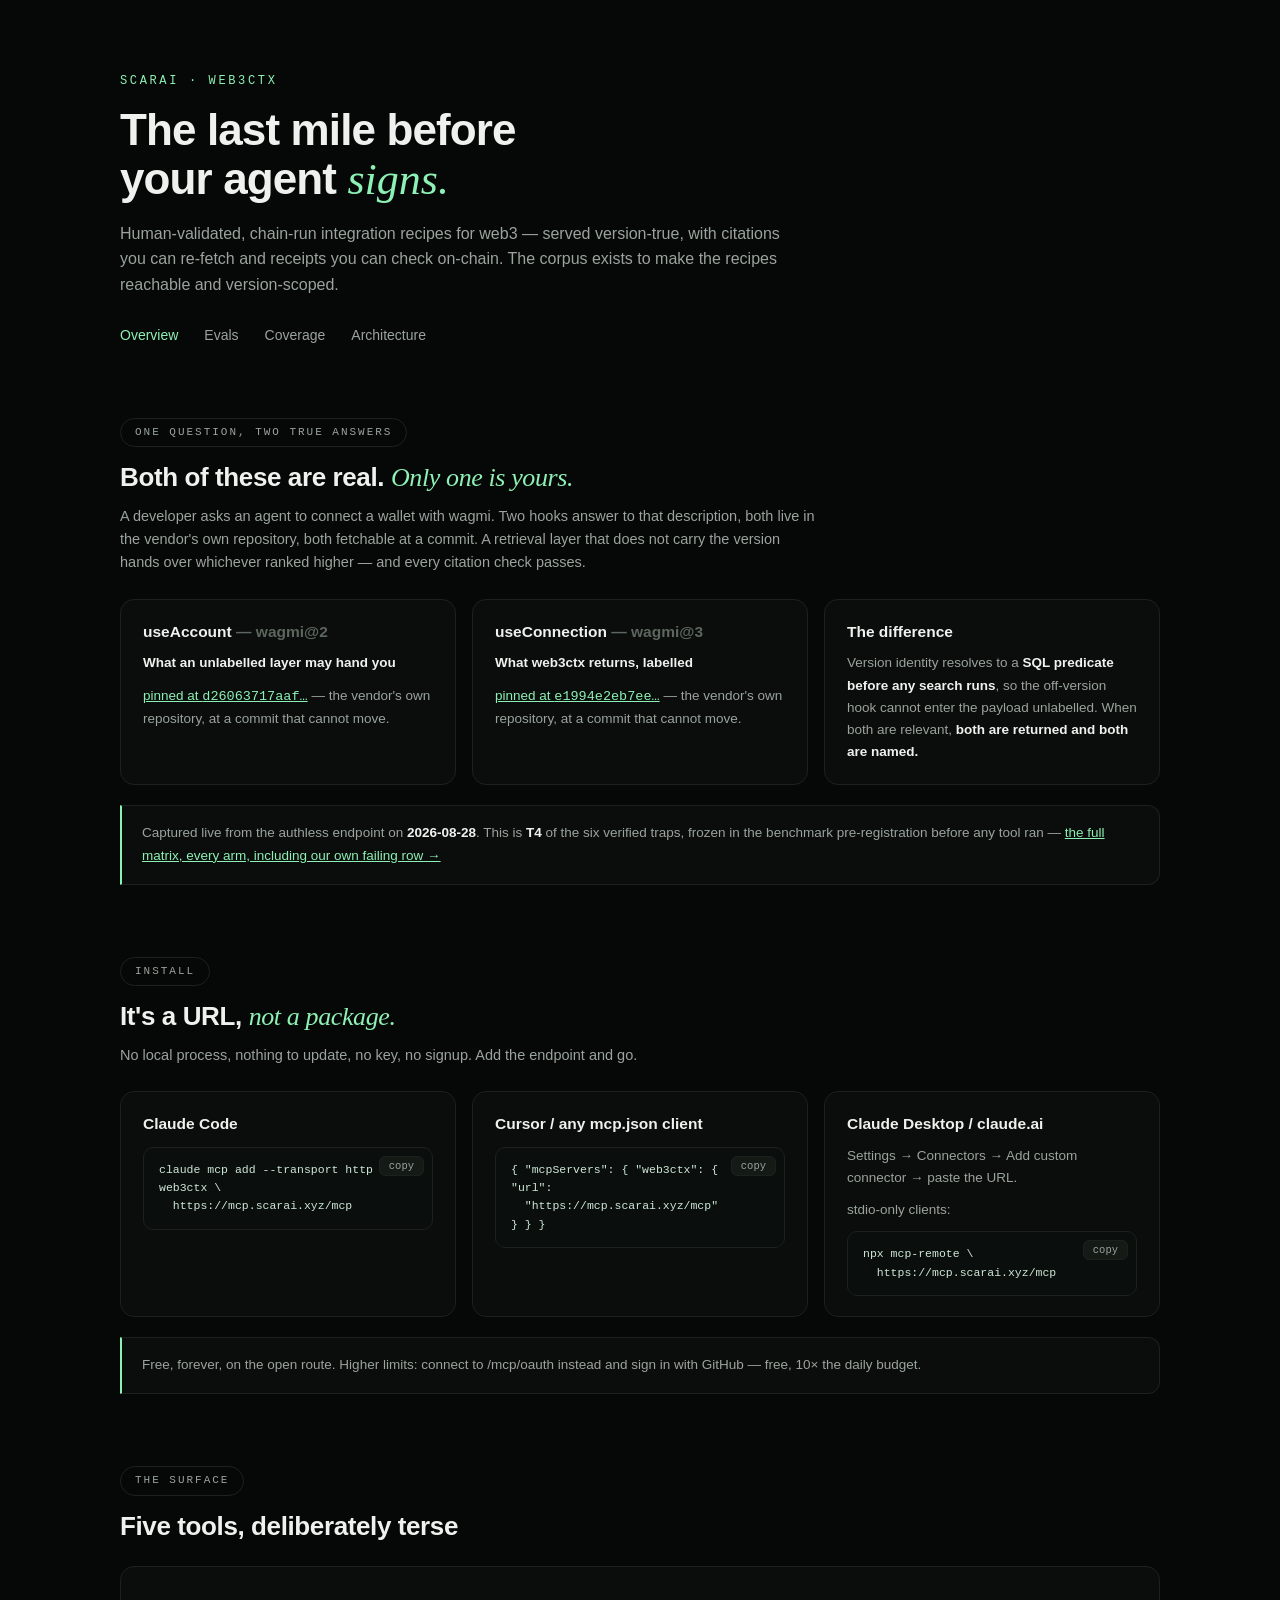
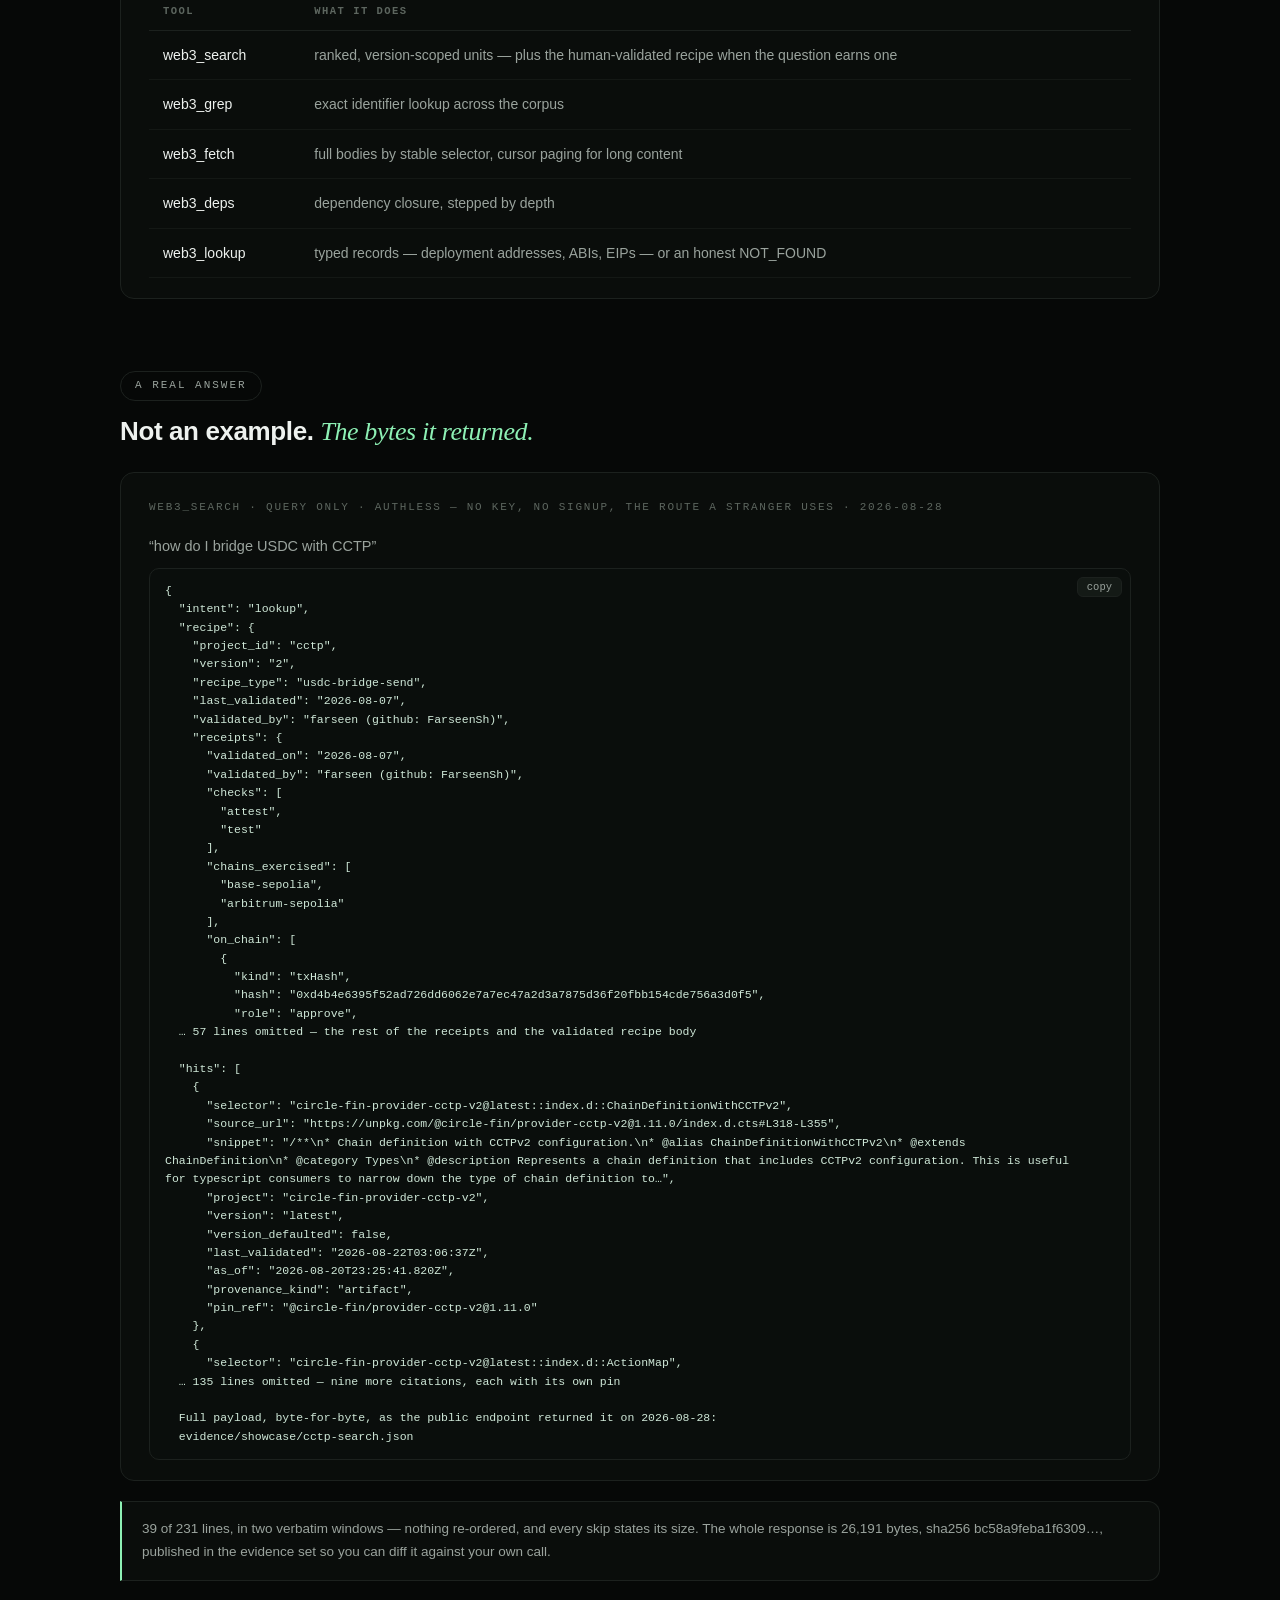
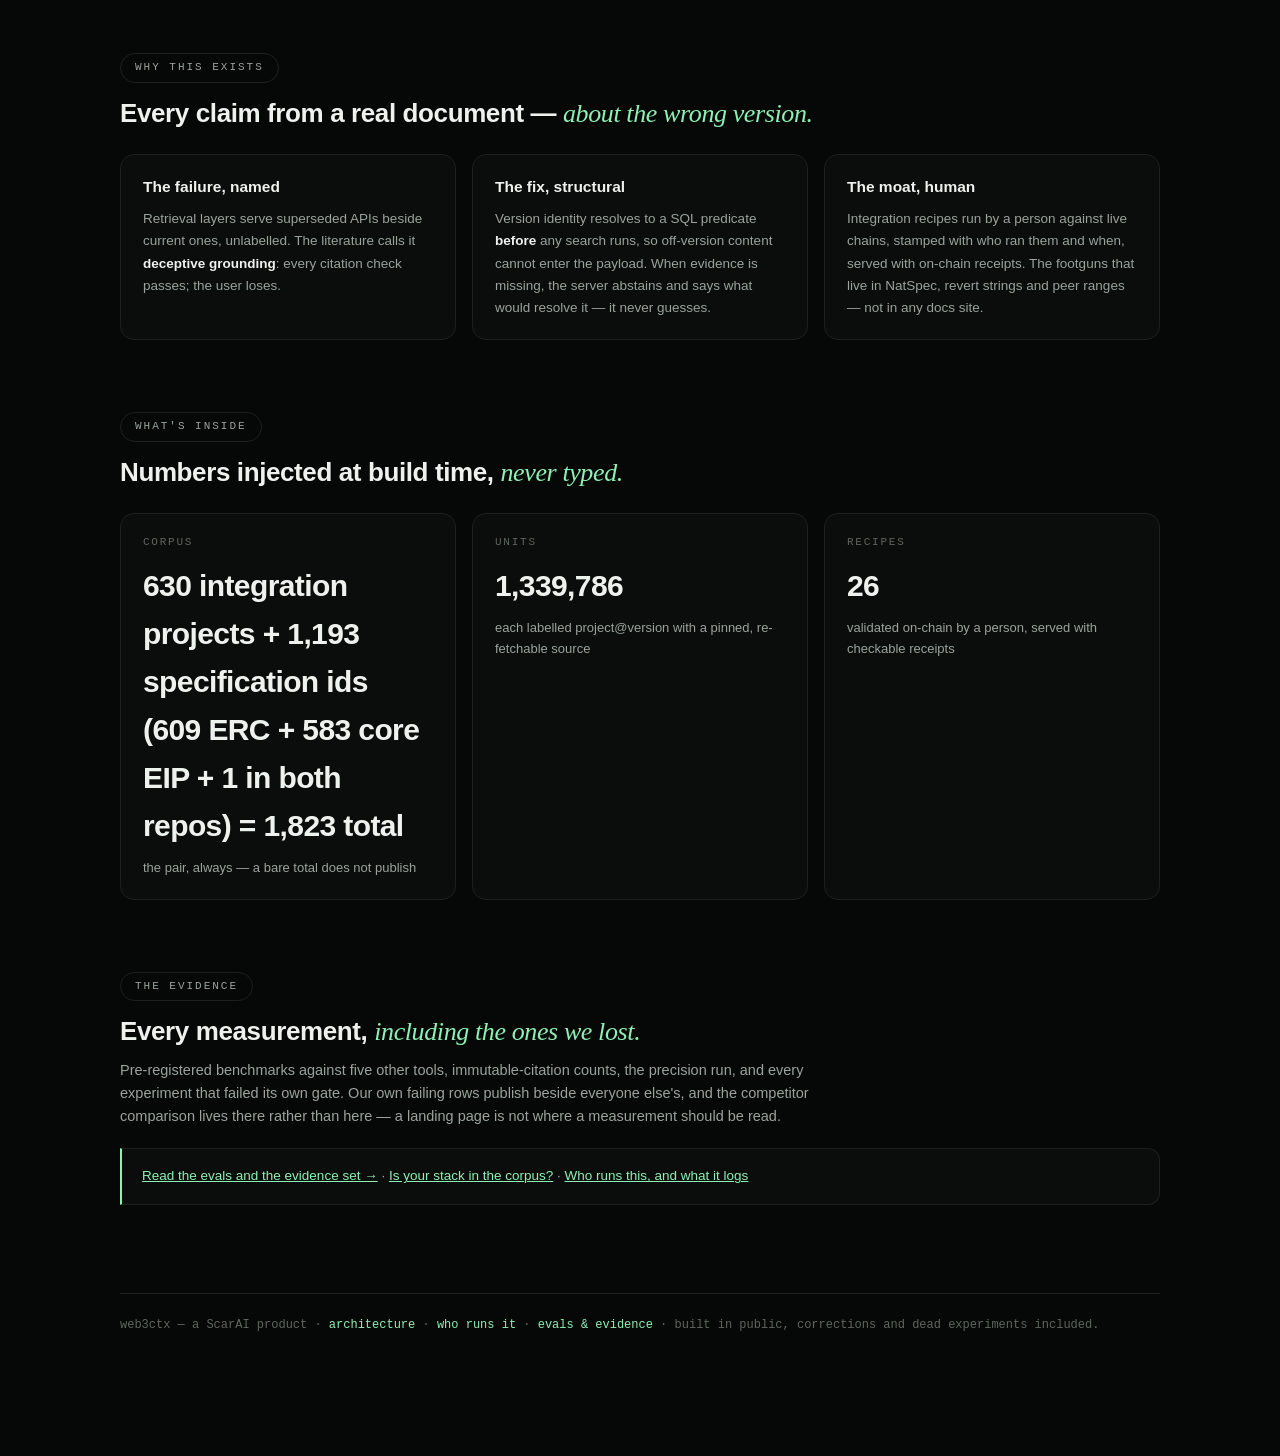
==== commit 5fbe89bc: "Coverage, operator and licence pages; the tools table and a real payload; before/after on the front " ====
--- a/index.html
+++ b/index.html
@@ -4,6 +4,20 @@
 <meta charset="utf-8">
 <meta name="viewport" content="width=device-width, initial-scale=1">
 <title>web3ctx — version-true context for web3 coding agents</title>
+<meta property="og:type" content="website">
+<meta property="og:site_name" content="web3ctx">
+<meta property="og:url" content="https://web3ctx.scarai.xyz/index.html">
+<meta property="og:title" content="web3ctx — version-true context for web3 coding agents">
+<meta property="og:description" content="Human-validated, chain-run web3 integration recipes, served version-true over MCP. Free, no key, no signup.">
+<meta property="og:image" content="https://web3ctx.scarai.xyz/og.png">
+<meta property="og:image:width" content="1200">
+<meta property="og:image:height" content="630">
+<meta property="og:image:alt" content="web3ctx — the last mile before your agent signs.">
+<meta name="twitter:card" content="summary_large_image">
+<meta name="twitter:title" content="web3ctx — version-true context for web3 coding agents">
+<meta name="twitter:description" content="Human-validated, chain-run web3 integration recipes, served version-true over MCP. Free, no key, no signup.">
+<meta name="twitter:image" content="https://web3ctx.scarai.xyz/og.png">
+<meta name="description" content="Human-validated, chain-run web3 integration recipes, served version-true over MCP. Free, no key, no signup.">
 <link rel="stylesheet" href="style.css">
 <script src="site.js" defer></script>
 </head>
@@ -19,9 +33,25 @@
   <nav class="site">
     <a class="on" href="index.html">Overview</a>
     <a href="evals.html">Evals</a>
+    <a href="coverage.html">Coverage</a>
     <a href="architecture.html">Architecture</a>
   </nav>
 </header>
+
+<section class="blk">
+  <div class="chip">One question, two true answers</div>
+  <h2>Both of these are real. <em>Only one is yours.</em></h2>
+  <p class="sub">A developer asks an agent to connect a wallet with wagmi. Two hooks answer to that
+  description, both live in the vendor's own repository, both fetchable at a commit. A retrieval
+  layer that does not carry the version hands over whichever ranked higher — and every citation
+  check passes.</p>
+  <div id="twin"><div class="cards c3">
+<div class="card"><h3>useAccount<span class="dim"> — wagmi@2</span></h3><p style="color:var(--orange)"><b>What an unlabelled layer may hand you</b></p><p style="margin-top:10px"><a href="https://github.com/wevm/wagmi/blob/d26063717aaf138e7a6f3d8ed7e606d9c59418b0/packages/react/src/hooks/useDisconnect.test.ts#L1-L32" style="color:var(--mint)">pinned at <code>d26063717aaf…</code></a> — the vendor's own repository, at a commit that cannot move.</p></div>
+<div class="card"><h3>useConnection<span class="dim"> — wagmi@3</span></h3><p style="color:var(--mint)"><b>What web3ctx returns, labelled</b></p><p style="margin-top:10px"><a href="https://github.com/wevm/wagmi/blob/e1994e2eb7eeb461c2c1e5610887e912731d5784/packages/solid/src/primitives/useDisconnect.test.ts#L1-L32" style="color:var(--mint)">pinned at <code>e1994e2eb7ee…</code></a> — the vendor's own repository, at a commit that cannot move.</p></div>
+<div class="card"><h3>The difference</h3><p>Version identity resolves to a <b>SQL predicate before any search runs</b>, so the off-version hook cannot enter the payload unlabelled. When both are relevant, <b>both are returned and both are named.</b></p></div>
+</div>
+<div class="notebox">Captured live from the authless endpoint on <b>2026-08-28</b>. This is <b>T4</b> of the six verified traps, frozen in the benchmark pre-registration before any tool ran — <a href="evals.html" style="color:var(--mint)">the full matrix, every arm, including our own failing row →</a></div></div>
+</section>
 
 <section class="blk">
   <div class="chip">Install</div>
@@ -48,31 +78,6 @@
   </div>
   <div class="notebox">Free, forever, on the open route. Higher limits: connect to
   <span class="k">/mcp/oauth</span> instead and sign in with GitHub — free, 10× the daily budget.</div>
-</section>
-
-<section class="blk">
-  <div class="chip">Why this exists</div>
-  <h2>Every claim from a real document — <em>about the wrong version.</em></h2>
-  <div class="cards c3">
-    <div class="card">
-      <h3>The failure, named</h3>
-      <p>Retrieval layers serve superseded APIs beside current ones, unlabelled. The
-      literature calls it <b>deceptive grounding</b>: every citation check passes;
-      the user loses.</p>
-    </div>
-    <div class="card">
-      <h3>The fix, structural</h3>
-      <p>Version identity resolves to a SQL predicate <b>before</b> any search runs, so
-      off-version content cannot enter the payload. When evidence is missing, the server
-      abstains and says what would resolve it — it never guesses.</p>
-    </div>
-    <div class="card">
-      <h3>The moat, human</h3>
-      <p>Integration recipes run by a person against live chains, stamped with who ran
-      them and when, served with on-chain receipts. The footguns that live in NatSpec,
-      revert strings and peer ranges — not in any docs site.</p>
-    </div>
-  </div>
 </section>
 
 <section class="blk">
@@ -91,6 +96,86 @@
 </section>
 
 <section class="blk">
+  <div class="chip">A real answer</div>
+  <h2>Not an example. <em>The bytes it returned.</em></h2>
+  <div id="showcase"><div class="figure">
+<div class="fighead">web3_search · query only · authless — no key, no signup, the route a stranger uses · 2026-08-28</div>
+<p class="sub" style="margin-top:0">“how do I bridge USDC with CCTP”</p>
+<div class="scroll"><pre class="install">{
+  "intent": "lookup",
+  "recipe": {
+    "project_id": "cctp",
+    "version": "2",
+    "recipe_type": "usdc-bridge-send",
+    "last_validated": "2026-08-07",
+    "validated_by": "farseen (github: FarseenSh)",
+    "receipts": {
+      "validated_on": "2026-08-07",
+      "validated_by": "farseen (github: FarseenSh)",
+      "checks": [
+        "attest",
+        "test"
+      ],
+      "chains_exercised": [
+        "base-sepolia",
+        "arbitrum-sepolia"
+      ],
+      "on_chain": [
+        {
+          "kind": "txHash",
+          "hash": "0xd4b4e6395f52ad726dd6062e7a7ec47a2d3a7875d36f20fbb154cde756a3d0f5",
+          "role": "approve",
+  … 57 lines omitted — the rest of the receipts and the validated recipe body
+
+  "hits": [
+    {
+      "selector": "circle-fin-provider-cctp-v2@latest::index.d::ChainDefinitionWithCCTPv2",
+      "source_url": "https://unpkg.com/@circle-fin/provider-cctp-v2@1.11.0/index.d.cts#L318-L355",
+      "snippet": "/**\n* Chain definition with CCTPv2 configuration.\n* @alias ChainDefinitionWithCCTPv2\n* @extends ChainDefinition\n* @category Types\n* @description Represents a chain definition that includes CCTPv2 configuration. This is useful for typescript consumers to narrow down the type of chain definition to…",
+      "project": "circle-fin-provider-cctp-v2",
+      "version": "latest",
+      "version_defaulted": false,
+      "last_validated": "2026-08-22T03:06:37Z",
+      "as_of": "2026-08-20T23:25:41.820Z",
+      "provenance_kind": "artifact",
+      "pin_ref": "@circle-fin/provider-cctp-v2@1.11.0"
+    },
+    {
+      "selector": "circle-fin-provider-cctp-v2@latest::index.d::ActionMap",
+  … 135 lines omitted — nine more citations, each with its own pin
+
+  Full payload, byte-for-byte, as the public endpoint returned it on 2026-08-28:
+  evidence/showcase/cctp-search.json</pre></div>
+</div>
+<div class="notebox">39 of 231 lines, in two verbatim windows — nothing re-ordered, and every skip states its size. The whole response is 26,191 bytes, sha256 <span class="k">bc58a9feba1f6309…</span>, published in the evidence set so you can diff it against your own call.</div></div>
+</section>
+
+<section class="blk">
+  <div class="chip">Why this exists</div>
+  <h2>Every claim from a real document — <em>about the wrong version.</em></h2>
+  <div class="cards c3">
+    <div class="card">
+      <h3>The failure, named</h3>
+      <p>Retrieval layers serve superseded APIs beside current ones, unlabelled. The
+      literature calls it <b>deceptive grounding</b>: every citation check passes;
+      the user loses.</p>
+    </div>
+    <div class="card">
+      <h3>The fix, structural</h3>
+      <p>Version identity resolves to a SQL predicate <b>before</b> any search runs, so
+      off-version content cannot enter the payload. When evidence is missing, the server
+      abstains and says what would resolve it — it never guesses.</p>
+    </div>
+    <div class="card">
+      <h3>The moat, human</h3>
+      <p>Integration recipes run by a person against live chains, stamped with who ran
+      them and when, served with on-chain receipts. The footguns that live in NatSpec,
+      revert strings and peer ranges — not in any docs site.</p>
+    </div>
+  </div>
+</section>
+
+<section class="blk">
   <div class="chip">What's inside</div>
   <h2>Numbers injected at build time, <em>never typed.</em></h2>
   <div class="cards c3" id="corpus-stats">
@@ -101,27 +186,21 @@
 </section>
 
 <section class="blk">
-  <div class="chip">One number</div>
-  <h2>Immutable citations, from the published payload audit</h2>
-  <div class="figure">
-    <div class="fighead">immutable / total citation URLs · higher is better · frozen audit 2026-08-13</div>
-    <div id="l1-table"><table class="data">
-    <tr><th>arm</th><th>immutable / total citation URLs</th><th></th></tr>
-    <tr class="us"><td>web3ctx</td><td class="n"><b>142</b> / 144</td><td class="n">99%</td></tr>
-    <tr><td>context7</td><td class="n"><b>0</b> / 57</td><td class="n">0%</td></tr>
-    <tr><td>exa (web search)</td><td class="n"><b>7</b> / 213</td><td class="n">3%</td></tr>
-    <tr><td>firecrawl</td><td class="n"><b>25</b> / 338</td><td class="n">7%</td></tr>
-    <tr class="missing"><td>claude web search</td><td class="n">MISSING — never ran</td><td class="n">—</td></tr>
-    <tr><td>ethskills (skill)</td><td class="n"><b>0</b> / 181</td><td class="n">0%</td></tr>
-  </table></div>
-  </div>
-  <div class="notebox">Full protocol, raw payload bytes and limitations are in the
-  <a href="evals.html" style="color:var(--mint)">evidence set</a>. We publish our own failing
-  rows beside everyone else's.</div>
+  <div class="chip">The evidence</div>
+  <h2>Every measurement, <em>including the ones we lost.</em></h2>
+  <p class="sub">Pre-registered benchmarks against five other tools, immutable-citation counts, the
+  precision run, and every experiment that failed its own gate. Our own failing rows publish beside
+  everyone else's, and the competitor comparison lives there rather than here — a landing page is
+  not where a measurement should be read.</p>
+  <div class="notebox"><a href="evals.html" style="color:var(--mint)">Read the evals and the
+  evidence set →</a> · <a href="coverage.html" style="color:var(--mint)">Is your stack in the
+  corpus?</a> · <a href="operator.html" style="color:var(--mint)">Who runs this, and what it
+  logs</a></div>
 </section>
 
 <footer class="site">
   web3ctx — <a class="plain" href="https://scarai.xyz">a ScarAI product</a> · <a href="architecture.html">architecture</a> ·
+  <a href="operator.html">who runs it</a> ·
   <a href="evals.html">evals &amp; evidence</a> · built in public, corrections and dead
   experiments included.
 </footer>
--- a/style.css
+++ b/style.css
@@ -138,3 +138,18 @@
    would turn mint against faint text -- both visible changes nobody asked for. `footer.site
    a.plain` is specific enough to beat the mint rule above it. */
 .kick a.plain,footer.site a.plain{color:inherit;text-decoration:none}
+
+/* ---------- coverage filter ---------- */
+/* The filter box lives inside a .fighead, which is uppercase + letter-spaced — an input inheriting
+   that is unreadable while you type into it, so the field opts out of both. */
+#cov-filter{font-family:var(--mono);font-size:13px;letter-spacing:normal;text-transform:none;
+ background:var(--bg);color:var(--ink);border:1px solid var(--line);border-radius:8px;
+ padding:8px 11px;width:min(320px,100%);outline:none}
+#cov-filter:focus{border-color:var(--mintdim)}
+#cov-count{font-family:var(--mono);font-size:11px;color:var(--faint);margin-left:12px;
+ letter-spacing:.08em}
+/* 630 rows is a long page: the header has to survive the scroll or the columns stop meaning
+   anything halfway down. */
+#cov-table thead th{position:sticky;top:0;background:var(--panel);z-index:1}
+#cov-table td{vertical-align:top}
+#cov-table code{font-size:12.5px}
